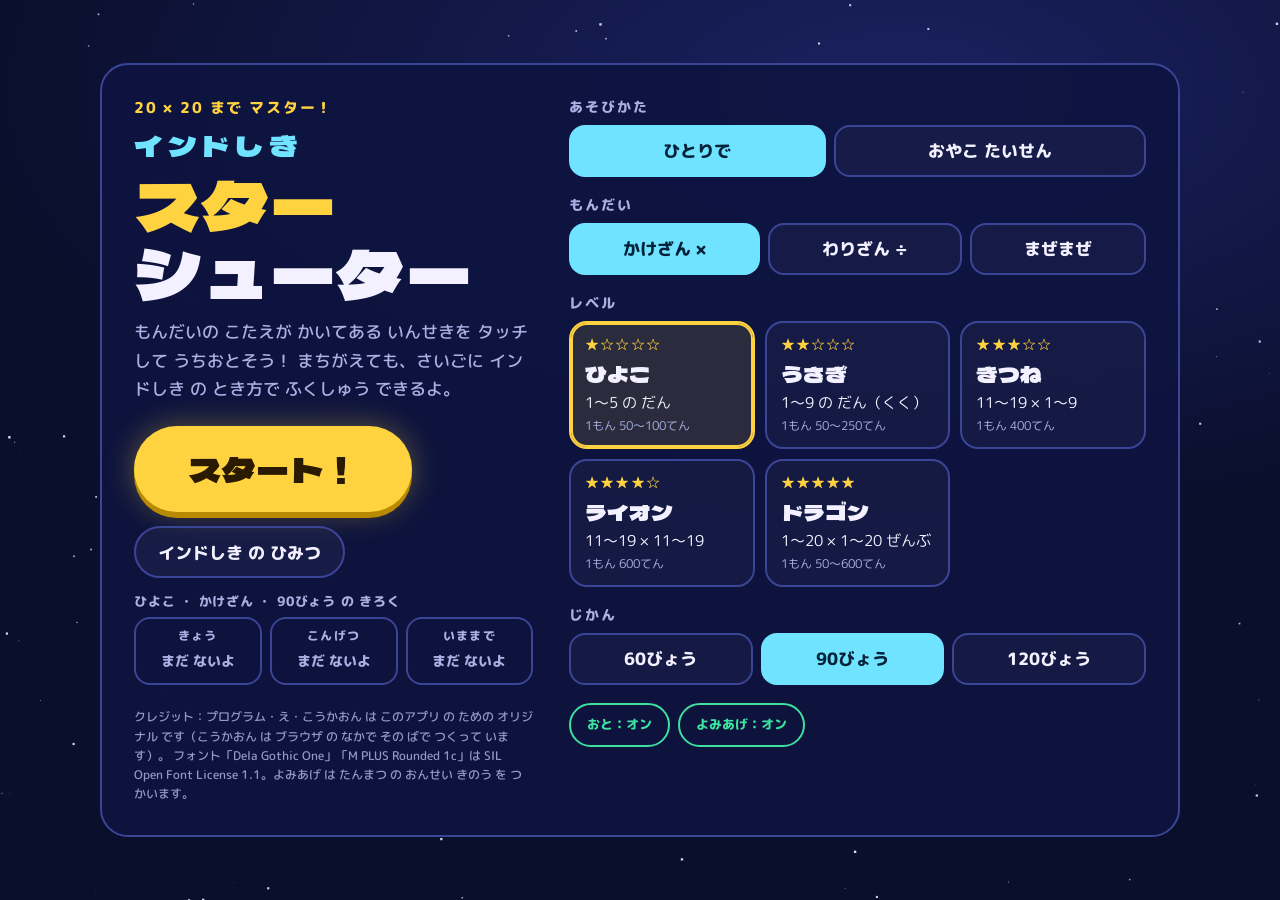
==== index.html @ 521a322f "Add files via upload" ====
<!doctype html>
<html lang="ja">
<head>
<meta charset="utf-8">
<meta name="viewport" content="width=device-width,initial-scale=1,maximum-scale=1,user-scalable=no,viewport-fit=cover">
<title>インドしき スターシューター</title>
<meta name="apple-mobile-web-app-capable" content="yes">
<meta name="apple-mobile-web-app-status-bar-style" content="black-translucent">
<link rel="preconnect" href="https://fonts.googleapis.com">
<link rel="preconnect" href="https://fonts.gstatic.com" crossorigin>
<link href="https://fonts.googleapis.com/css2?family=Dela+Gothic+One&family=M+PLUS+Rounded+1c:wght@500;800&display=swap" rel="stylesheet">
<style>
/* Layout: full-screen starfield canvas; HUD pinned on top; menus float as panels over the sky */
:root{
  --void:#0a0f2c; --nebula:#1a2160; --panel:rgba(14,20,64,.9); --line:#3a4596;
  --ink:#f3f0ff; --dim:#aab1e2; --star:#ffd23f; --hit:#3ee0a0; --miss:#ff5c7a; --beam:#6fe3ff;
  --f-display:"Dela Gothic One","Hiragino Sans","Yu Gothic",sans-serif;
  --f-body:"M PLUS Rounded 1c","Hiragino Maru Gothic ProN","Hiragino Sans","Yu Gothic",sans-serif;
  color-scheme:dark;
}
[hidden]{display:none!important}
html,body{height:100%;margin:0;background:var(--void);color:var(--ink);font-family:var(--f-body);font-weight:500;overflow:hidden;
  -webkit-user-select:none;user-select:none;-webkit-touch-callout:none;-webkit-tap-highlight-color:transparent}
button{font-family:inherit;color:inherit;cursor:pointer;touch-action:manipulation;border:0;background:none}
button:focus-visible{outline:3px solid var(--beam);outline-offset:3px}
#app{position:fixed;inset:0;background:radial-gradient(120% 80% at 70% 10%,var(--nebula) 0%,var(--void) 60%)}
#cv{position:absolute;inset:0;width:100%;height:100%;display:block;touch-action:none}

/* ---------- screens & panels ---------- */
.screen{position:absolute;inset:0;display:flex;overflow-y:auto;-webkit-overflow-scrolling:touch;
  padding:calc(env(safe-area-inset-top,0px) + 16px) 16px calc(env(safe-area-inset-bottom,0px) + 16px);box-sizing:border-box}
.panel{margin:auto;width:100%;max-width:1080px;box-sizing:border-box;background:var(--panel);border:2px solid var(--line);
  border-radius:28px;padding:clamp(18px,3vw,32px);backdrop-filter:blur(6px);-webkit-backdrop-filter:blur(6px)}
.panel.narrow{max-width:560px;text-align:center;display:grid;gap:16px;justify-items:center}
.eyebrow{margin:0;color:var(--star);font-weight:800;letter-spacing:.12em;font-size:.95rem}
h1,h2,h3{text-wrap:balance;margin:0}
.btn-main{font-family:var(--f-display);font-size:clamp(1.5rem,3.4vw,2.1rem);padding:.55em 1.6em;border-radius:999px;
  background:var(--star);color:#2a1a00;box-shadow:0 6px 0 #b98a00,0 0 30px rgba(255,210,63,.35);transition:transform .08s}
.btn-main:active{transform:translateY(4px);box-shadow:0 2px 0 #b98a00}
.btn-sub{font-weight:800;font-size:1.05rem;padding:.7em 1.3em;border-radius:999px;border:2px solid var(--line);background:rgba(255,255,255,.04)}
.btn-sub:active{background:rgba(255,255,255,.12)}

/* ---------- title ---------- */
.title-panel{display:grid;gap:22px 36px;grid-template-columns:1fr;grid-template-areas:"logo" "setup" "actions" "foot"}
@media (min-width:900px){.title-panel{grid-template-columns:minmax(0,.9fr) minmax(0,1.3fr);grid-template-areas:"logo setup" "actions setup" "foot setup";align-items:start}}
.logo{grid-area:logo;display:grid;gap:12px}
.logo h1{font-family:var(--f-display);font-weight:400;font-size:clamp(2.4rem,6vw,4.2rem);line-height:1.02;letter-spacing:.01em}
.logo h1 .ind{display:block;font-size:.42em;color:var(--beam);letter-spacing:.2em;margin-bottom:.35em}
.logo h1 .star{color:var(--star)}
.lead{margin:0;color:var(--dim);font-size:1.05rem;line-height:1.7}
.actions{grid-area:actions;display:flex;flex-wrap:wrap;gap:14px;align-items:center}
.best-wrap{width:100%;display:grid;gap:6px}
.board-cap{margin:0;font-size:.8rem;color:var(--dim);font-weight:800;letter-spacing:.06em}
.board{display:grid;grid-template-columns:repeat(3,minmax(0,1fr));gap:8px;width:100%}
.bt{border:2px solid var(--line);border-radius:16px;padding:8px 6px;display:grid;gap:2px;justify-items:center;text-align:center;font-variant-numeric:tabular-nums;min-width:0;align-content:start}
.bt.hl{border-color:var(--star);background:rgba(255,210,63,.14)}
.bt-l{font-size:.75rem;color:var(--dim);font-weight:800;letter-spacing:.1em}
.bt b{font-family:var(--f-display);font-weight:400;font-size:1.3rem;color:var(--star)}
.bt b.none{font-family:var(--f-body);font-weight:800;font-size:.85rem;color:var(--dim);padding:4px 0}
.bt-n{font-weight:800;font-size:.9rem;color:var(--pc)}
.bt-d{font-size:.7rem;color:var(--dim)}
/* だれが あそぶ？ */
.who-panel{max-width:760px}
.who-grid{display:grid;grid-template-columns:repeat(auto-fit,minmax(120px,1fr));gap:12px;width:100%}
.who{display:grid;justify-items:center;gap:8px;padding:16px 8px;border-radius:22px;border:2px solid var(--line);background:rgba(255,255,255,.03);font-weight:800;font-size:1.2rem}
.who:active{transform:scale(.97)}
.who.last{border-color:var(--pc);box-shadow:0 0 0 2px var(--pc) inset}
.av{width:64px;height:64px;border-radius:50%;display:grid;place-items:center;background:var(--pc);color:var(--void);font-family:var(--f-display);font-size:1.8rem}
.av.sm{width:30px;height:30px;font-size:.95rem;display:inline-grid;vertical-align:middle;margin-right:6px}
.who.sp{grid-column:1/-1;grid-template-columns:auto auto;justify-content:center;align-items:center;column-gap:20px;padding:20px;font-size:1.7rem;
  border-color:var(--star);background:linear-gradient(135deg,rgba(255,126,182,.28),rgba(255,210,63,.18))}
.who.sp .av{width:88px;height:88px;font-size:2.6rem;box-shadow:0 0 0 4px var(--star),0 0 32px rgba(255,126,182,.7)}
.who-name{display:grid;gap:4px;justify-items:center}
.sp-tag{font-style:normal;font-size:.8rem;background:var(--star);color:var(--void);padding:2px 12px;border-radius:99px;letter-spacing:.08em}
.res-card.sp{background:linear-gradient(160deg,rgba(255,126,182,.18),rgba(255,210,63,.08))}
.res-who{color:var(--pc)!important}
.board-cap+.board{margin-top:-2px}
.res-card .board-cap{text-align:center}
.credit{grid-area:foot;font-size:.75rem;color:var(--dim);line-height:1.6;opacity:.85}
.setup{grid-area:setup;display:grid;gap:18px;min-width:0}
.group{display:grid;gap:8px}
.group h2{font-size:.85rem;color:var(--dim);letter-spacing:.14em;font-weight:800}
.seg{display:flex;flex-wrap:wrap;gap:8px}
.seg button{flex:1 1 auto;min-height:52px;padding:0 16px;border-radius:16px;border:2px solid var(--line);font-weight:800;font-size:1.05rem;background:rgba(255,255,255,.03)}
.seg button.on{background:var(--beam);border-color:var(--beam);color:#04223a}
.seg.small button{min-height:42px;font-size:.95rem}
.levels{display:grid;grid-template-columns:repeat(auto-fit,minmax(150px,1fr));gap:10px}
.lv{position:relative;text-align:left;display:grid;gap:3px;padding:12px 14px;border-radius:18px;border:2px solid var(--line);background:rgba(255,255,255,.03)}
.lv.on{border-color:var(--star);background:rgba(255,210,63,.12);box-shadow:0 0 0 2px var(--star) inset}
.lv-stars{color:var(--star);letter-spacing:.08em;font-size:.85rem}
.lv b{font-family:var(--f-display);font-weight:400;font-size:1.35rem}
.lv-desc{font-size:.92rem}
.lv-pt{font-size:.78rem;color:var(--dim);font-variant-numeric:tabular-nums}
.badges{position:absolute;top:8px;right:8px;display:flex;gap:4px}
.badge{font-style:normal;font-size:.72rem;font-weight:800;padding:2px 7px;border-radius:99px}
.badge.p1{background:var(--hit);color:#003322}.badge.p2{background:var(--miss);color:#3a0010}
.row-opts{display:flex;flex-wrap:wrap;gap:8px}
.toggle{min-height:44px;padding:0 16px;border-radius:99px;border:2px solid var(--line);font-weight:800}
.toggle.on{border-color:var(--hit);color:var(--hit)}

/* ---------- HUD ---------- */
#hud{position:absolute;left:0;right:0;top:0;pointer-events:none;
  padding:calc(env(safe-area-inset-top,0px) + 10px) 16px 14px;
  background:linear-gradient(to bottom,rgba(10,15,44,.95) 0%,rgba(10,15,44,.85) 75%,rgba(10,15,44,0) 100%);display:grid;gap:8px}
#hud button{pointer-events:auto}
.bar{display:flex;align-items:center;gap:12px}
.icon-btn{width:48px;height:48px;border-radius:14px;border:2px solid var(--line);font-weight:800;font-size:1.1rem;flex:none}
.timebox{flex:1;display:flex;align-items:center;gap:10px;min-width:0}
.timebar{flex:1;height:16px;border-radius:99px;background:rgba(255,255,255,.1);overflow:hidden}
.timebar i{display:block;height:100%;width:100%;background:linear-gradient(90deg,var(--hit),var(--beam));border-radius:99px;transform-origin:left}
.timebox.low .timebar i{background:var(--miss)}
#timeNum{font-family:var(--f-display);font-size:1.5rem;width:2.4em;text-align:right;font-variant-numeric:tabular-nums}
.timebox.low #timeNum{color:var(--miss)}
.scorebox{text-align:right;flex:none;min-width:96px}
.scorebox small{display:block;font-size:.72rem;color:var(--dim);letter-spacing:.1em;font-weight:800}
.scorebox b{font-family:var(--f-display);font-weight:400;font-size:1.6rem;color:var(--star);font-variant-numeric:tabular-nums}
.qrow{display:flex;flex-wrap:wrap;align-items:center;justify-content:center;gap:8px 20px}
.q{font-family:var(--f-display);font-size:clamp(2.4rem,8vw,4.6rem);line-height:1.1;letter-spacing:.02em;text-shadow:0 0 24px rgba(111,227,255,.45);font-variant-numeric:tabular-nums;white-space:nowrap}
.q .qm{color:var(--star)}
.combo{font-family:var(--f-display);color:var(--hit);font-size:1.2rem;min-width:5em}
.hintrow{display:flex;flex-wrap:wrap;justify-content:center;align-items:flex-start;gap:8px 14px}
.hint-btn{border:2px dashed var(--star);color:var(--star);border-radius:99px;padding:6px 16px;font-weight:800;font-size:.95rem}
.hint-btn[disabled]{opacity:.35}
.hintbox{background:rgba(255,210,63,.1);border:2px solid var(--star);border-radius:16px;padding:8px 16px;font-size:clamp(1rem,2.6vw,1.3rem);line-height:1.55;font-variant-numeric:tabular-nums;max-width:100%;box-sizing:border-box}
.hintbox p{margin:0}
.hintbox p:first-child{color:var(--star);font-size:.8em;font-weight:800}
.hintbox.answer{border-color:var(--miss);background:rgba(255,92,122,.12)}
.hintbox.answer p:first-child{color:var(--miss)}

.pop{position:absolute;left:50%;top:52%;transform:translate(-50%,-50%) scale(.5);opacity:0;pointer-events:none;
  font-family:var(--f-display);font-size:clamp(2.6rem,9vw,5.5rem);white-space:nowrap;text-shadow:0 4px 0 rgba(0,0,0,.35),0 0 30px currentColor}
.pop.show{animation:pop 1s ease-out forwards}
.pop.ok{color:var(--hit)}.pop.ng{color:var(--miss)}.pop.cd{color:var(--star)}.pop.info{color:var(--beam)}
@keyframes pop{0%{opacity:0;transform:translate(-50%,-50%) scale(.4)}15%{opacity:1;transform:translate(-50%,-50%) scale(1.12)}30%{transform:translate(-50%,-50%) scale(1)}75%{opacity:1}100%{opacity:0;transform:translate(-50%,-70%) scale(1)}}

/* ---------- result ---------- */
.result{display:grid;gap:18px}
.res-cards{display:grid;grid-template-columns:repeat(auto-fit,minmax(260px,1fr));gap:14px}
.res-card{border:2px solid var(--line);border-radius:22px;padding:18px;display:grid;gap:8px;justify-items:center;text-align:center;background:rgba(255,255,255,.03)}
.res-card.win{border-color:var(--star);box-shadow:0 0 30px rgba(255,210,63,.25)}
.res-who{font-weight:800;color:var(--dim);letter-spacing:.1em}
.rank{font-family:var(--f-display);font-size:4.5rem;line-height:1;color:var(--star);text-shadow:0 0 30px rgba(255,210,63,.5)}
.rank-title{font-family:var(--f-display);font-weight:400;font-size:1.4rem}
.res-stars{color:var(--star);font-size:1.4rem;letter-spacing:.1em}
.bigscore{font-family:var(--f-display);font-size:clamp(2.2rem,6vw,3.2rem);font-variant-numeric:tabular-nums}
.bigscore small{font-size:.45em;color:var(--dim);margin-left:.2em}
.newrec{margin:0;color:#2a1a00;background:var(--star);font-weight:800;padding:2px 14px;border-radius:99px}
.newrec.pb{background:var(--hit);color:#003322}
.stats{display:grid;grid-template-columns:repeat(2,minmax(0,1fr));gap:6px 18px;margin:0;width:100%}
.stats div{display:flex;justify-content:space-between;gap:8px;border-bottom:1px dashed var(--line);padding:4px 0}
.stats dt{color:var(--dim);font-size:.9rem}.stats dd{margin:0;font-weight:800;font-variant-numeric:tabular-nums}
.winner{text-align:center;font-family:var(--f-display);font-size:clamp(1.8rem,5vw,2.6rem);color:var(--star)}
.review h3{font-size:1.1rem;margin-bottom:10px}
.review-list{display:grid;grid-template-columns:repeat(auto-fill,minmax(250px,1fr));gap:10px}
.rv{border:2px solid var(--line);border-radius:16px;padding:12px 14px;font-variant-numeric:tabular-nums;min-width:0}
.rv-q{font-family:var(--f-display);font-size:1.4rem}
.rv-q em{font-style:normal;color:var(--hit)}
.rv-who{font-size:.75rem;color:var(--dim)}
.rv p{margin:2px 0;line-height:1.5}
.rv p.m{color:var(--star);font-weight:800;font-size:.85rem}
.res-actions{display:flex;flex-wrap:wrap;gap:12px;justify-content:center}
.perfect{color:var(--hit);font-weight:800;text-align:center}

/* ---------- guide ---------- */
.guide{display:grid;gap:18px}
.guide-head{display:flex;flex-wrap:wrap;justify-content:space-between;align-items:center;gap:12px}
.guide-head h2{font-family:var(--f-display);font-weight:400;font-size:clamp(1.8rem,4.5vw,2.6rem)}
.tricks{display:grid;grid-template-columns:repeat(auto-fit,minmax(280px,1fr));gap:12px}
.trick{border:2px solid var(--line);border-radius:20px;padding:16px;display:grid;gap:6px;align-content:start;font-variant-numeric:tabular-nums}
.trick .tag{font-size:.78rem;color:var(--beam);font-weight:800;letter-spacing:.1em}
.trick h3{font-family:var(--f-display);font-weight:400;font-size:1.3rem}
.trick p{margin:0;line-height:1.65}
.trick .ex{background:rgba(255,255,255,.05);border-radius:12px;padding:8px 12px;font-size:1.1rem}
.trick .ex b{color:var(--star)}
.parent{border-top:2px dashed var(--line);padding-top:14px;color:var(--dim);line-height:1.8;font-size:.95rem;max-width:72ch}
.parent h3{color:var(--ink);font-size:1rem;margin-bottom:4px}
.parent ul{margin:0;padding-left:1.2em}

@media (prefers-reduced-motion:reduce){.pop.show{animation-duration:.01s}}
</style>

<div id="app">
  <canvas id="cv"></canvas>

  <!-- HUD -->
  <div id="hud" hidden>
    <div class="bar">
      <button id="btnPause" class="icon-btn" aria-label="いちじていし">Ⅱ</button>
      <div class="timebox" id="timeBox"><div class="timebar"><i id="timeFill"></i></div><span id="timeNum">90</span></div>
      <div class="scorebox"><small id="hudWho">スコア</small><b id="hudScore">0</b></div>
    </div>
    <div class="qrow"><div id="qText" class="q">&nbsp;</div><div id="combo" class="combo"></div></div>
    <div class="hintrow"><button id="btnHint" class="hint-btn">ヒント（とくてん はんぶん）</button><div id="hintBox" class="hintbox" hidden></div></div>
  </div>
  <div id="pop" class="pop"></div>

  <!-- TITLE -->
  <section id="scrTitle" class="screen">
    <div class="panel title-panel">
      <header class="logo">
        <p class="eyebrow">20 × 20 まで マスター！</p>
        <h1><span class="ind">インドしき</span><span class="star">スター</span><br>シューター</h1>
        <p class="lead">もんだいの こたえが かいてある いんせきを タッチして うちおとそう！ まちがえても、さいごに インドしき の とき方で ふくしゅう できるよ。</p>
      </header>
      <div class="setup">
        <div class="group"><h2>あそびかた</h2>
          <div class="seg" id="segPlayers" data-key="players"><button data-v="1">ひとりで</button><button data-v="2">おやこ たいせん</button></div></div>
        <div class="group"><h2>もんだい</h2>
          <div class="seg" id="segMode" data-key="mode"><button data-v="mul">かけざん ×</button><button data-v="div">わりざん ÷</button><button data-v="mix">まぜまぜ</button></div></div>
        <div class="group"><h2>レベル</h2>
          <div class="seg small" id="whoTabs" data-key="edit"><button data-v="0">1P の レベル</button><button data-v="1">2P の レベル</button></div>
          <div class="levels" id="levels"></div></div>
        <div class="group"><h2>じかん</h2>
          <div class="seg" id="segTime" data-key="time"><button data-v="60">60びょう</button><button data-v="90">90びょう</button><button data-v="120">120びょう</button></div></div>
        <div class="row-opts"><button class="toggle" id="tgSound"></button><button class="toggle" id="tgVoice"></button></div>
      </div>
      <div class="actions">
        <button class="btn-main" id="btnStart">スタート！</button>
        <button class="btn-sub" id="btnGuide">インドしき の ひみつ</button>
        <div class="best-wrap"><p class="board-cap" id="bestCap"></p><div id="board"></div></div>
      </div>
      <footer class="credit">
        クレジット：プログラム・え・こうかおん は このアプリ の ための オリジナル です（こうかおん は ブラウザ の なかで その ばで つくって います）。
        フォント「Dela Gothic One」「M PLUS Rounded 1c」は SIL Open Font License 1.1。よみあげ は たんまつ の おんせい きのう を つかいます。
      </footer>
    </div>
  </section>

  <!-- WHO PLAYS -->
  <section id="scrWho" class="screen" hidden>
    <div class="panel narrow who-panel">
      <p class="eyebrow" id="whoEyebrow"></p>
      <h2 id="whoTitle" class="rank-title"></h2>
      <p id="whoSub" class="lead"></p>
      <div class="who-grid" id="whoGrid"></div>
      <button class="btn-sub" id="btnWhoBack">タイトルへ もどる</button>
    </div>
  </section>

  <!-- PAUSE -->
  <section id="scrPause" class="screen" hidden>
    <div class="panel narrow">
      <p class="eyebrow">ひとやすみ</p>
      <h2 class="rank-title">いちじ ていし ちゅう</h2>
      <button class="btn-main" id="btnResume">つづける</button>
      <button class="btn-sub" id="btnQuit">やめて タイトルへ</button>
    </div>
  </section>

  <!-- RESULT -->
  <section id="scrResult" class="screen" hidden>
    <div class="panel result">
      <p class="eyebrow">けっか はっぴょう</p>
      <div id="resultBody"></div>
      <div class="res-actions">
        <button class="btn-main" id="btnAgain">もういちど</button>
        <button class="btn-sub" id="btnHome">タイトルへ</button>
      </div>
    </div>
  </section>

  <!-- GUIDE -->
  <section id="scrGuide" class="screen" hidden>
    <div class="panel guide">
      <div class="guide-head"><h2>インドしき の ひみつ</h2><button class="btn-sub" id="btnGuideBack">もどる</button></div>
      <div class="tricks">
        <article class="trick"><span class="tag">×10・×20</span><h3>0 を つけるだけ</h3>
          <p>10 を かけたら うしろに 0。20 は「2ばい して 0」。</p>
          <p class="ex">7 × 20 → 7 × 2 = 14 → <b>140</b></p></article>
        <article class="trick"><span class="tag">9 の だん</span><h3>10ばい して ひく</h3>
          <p>9 は 10 より 1 すくない。だから 10ばい から ひとつぶん ひく。</p>
          <p class="ex">9 × 7 → 70 − 7 = <b>63</b></p></article>
        <article class="trick"><span class="tag">6〜9 どうし</span><h3>ゆびざん</h3>
          <p>りょうてで 6なら 1ぽん、7なら 2ほん … と ゆびを たてる。たてた ゆびの ごうけいが 10のくらい、おった ゆび どうしを かけると 1のくらい。</p>
          <p class="ex">7 × 8 → たてた ゆび 2+3=5 → 50、おった ゆび 3×2=6 → <b>56</b></p></article>
        <article class="trick"><span class="tag">11〜19 × 1けた</span><h3>わけて たす</h3>
          <p>13 を 10 と 3 に わけて、べつべつに かけてから たす。</p>
          <p class="ex">13 × 7 → 70 + 21 = <b>91</b></p></article>
        <article class="trick"><span class="tag">11〜19 どうし</span><h3>たして、かけて、たす</h3>
          <p>① かたほうに もう かたほうの 1のくらい を たして 10ばい。② 1のくらい どうしを かける。③ たす。</p>
          <p class="ex">13 × 14 → 13+4=17 → 170、3×4=12 → <b>182</b></p></article>
        <article class="trick"><span class="tag">わりざん</span><h3>かけざん の ぎゃく</h3>
          <p>「÷7」は「7 × □ = ?」の □ を さがす こと。かけざん が できれば わりざん も できる！</p>
          <p class="ex">91 ÷ 7 → 7 × □ = 91 → <b>13</b></p></article>
      </div>
      <div class="parent">
        <h3>おうちのかたへ</h3>
        <ul>
          <li>1回は 90秒 が目安です。低学年の集中が続きやすい長さで、1日 2〜3回 くらいがおすすめです。</li>
          <li>レベルは ひよこ → うさぎ（九九）→ きつね → ライオン（インド式）→ ドラゴン の順で進めてください。</li>
          <li>得点は「問題の難しさ × スピード × コンボ」で決まります。おやこ対戦では、おとなは ライオン か ドラゴン を選ぶと勝負になります。</li>
          <li>ヒントを使うと その問題の得点は半分、まちがえるたびに さらに半分になります。2回まちがえると ヒントが自動で出ます。</li>
          <li>記録（今日・今月・今までのいちばん）は「もんだい・レベル・じかん」の組み合わせごとに、この端末のブラウザに保存されます。別の端末やブラウザとは共有されません。</li>
          <li>ふうちゃんを選ぶと、専用機「ふう号」とホーミングミサイルの特別仕様になります。</li>
          <li>まちがえた問題は 結果画面に インド式の解き方つきで出るので、いっしょに声に出して確認してみてください。</li>
        </ul>
      </div>
    </div>
  </section>
</div>

<script>
(()=>{
'use strict';
const $=s=>document.querySelector(s);
const ri=(a,b)=>a+Math.floor(Math.random()*(b-a+1));
const shuffle=a=>{for(let i=a.length-1;i>0;i--){const j=Math.floor(Math.random()*(i+1));[a[i],a[j]]=[a[j],a[i]]}return a};
const fmt=n=>n.toLocaleString('ja-JP');
const store={
  get(k,d){try{const v=localStorage.getItem(k);return v==null?d:JSON.parse(v)}catch(e){return d}},
  set(k,v){try{localStorage.setItem(k,JSON.stringify(v))}catch(e){}}
};

/* ================= LEVELS ================= */
const LEVELS=[
  {id:1,name:'ひよこ',stars:1,desc:'1〜5 の だん',pts:'1もん 50〜100てん',fall:10,rank:1,
   gen:()=>[ri(1,5),ri(1,9)]},
  {id:2,name:'うさぎ',stars:2,desc:'1〜9 の だん（くく）',pts:'1もん 50〜250てん',fall:9,rank:.85,
   gen:()=>[ri(2,9),ri(1,9)]},
  {id:3,name:'きつね',stars:3,desc:'11〜19 × 1〜9',pts:'1もん 400てん',fall:11,rank:.55,
   gen:()=>[ri(11,19),ri(2,9)]},
  {id:4,name:'ライオン',stars:4,desc:'11〜19 × 11〜19',pts:'1もん 600てん',fall:13,rank:.4,
   gen:()=>[ri(11,19),ri(11,19)]},
  {id:5,name:'ドラゴン',stars:5,desc:'1〜20 × 1〜20 ぜんぶ',pts:'1もん 50〜600てん',fall:12,rank:.5,
   gen:()=>{let a,b;do{a=ri(2,20);b=ri(2,20)}while(a<=9&&b<=9&&Math.random()<.65);return[a,b]}},
];
const MODE_NAME={mul:'かけざん',div:'わりざん',mix:'まぜまぜ'};

/* ================= PLAYERS ================= */
const PLAYERS=[
  {id:'fuu',name:'ふうちゃん',mark:'ふ',color:'#ff7eb6',special:true},
  {id:'papa',name:'パパ',mark:'パ',color:'#6fa8ff'},
  {id:'mama',name:'ママ',mark:'マ',color:'#ffa26b'},
  {id:'friend',name:'ともだち',mark:'と',color:'#3ee0a0'},
  {id:'nakama',name:'なかま',mark:'な',color:'#c59bff'},
];
const PL=id=>PLAYERS.find(p=>p.id===id)||PLAYERS[1];

/* ================= OPTIONS ================= */
const opts=Object.assign({players:1,mode:'mul',time:90,lv:[1,4],edit:0,sound:true,voice:true,who:['fuu','papa']},store.get('iss_opts',{}));
if(![1,2].includes(opts.players))opts.players=1;
if(!MODE_NAME[opts.mode])opts.mode='mul';
if(![60,90,120].includes(opts.time))opts.time=90;
if(!Array.isArray(opts.lv)||opts.lv.length!==2)opts.lv=[1,4];
if(!Array.isArray(opts.who)||opts.who.length!==2)opts.who=['fuu','papa'];
opts.edit=0;

/* ================= RECORDS (この たんまつ に ほぞん) ================= */
const pad=n=>String(n).padStart(2,'0');
function todayStr(){const d=new Date();return `${d.getFullYear()}-${pad(d.getMonth()+1)}-${pad(d.getDate())}`}
function loadRecs(){const r=store.get('iss_records',[]);return Array.isArray(r)?r:[]}
function saveRec(rec){
  let rs=loadRecs();rs.push(rec);
  if(rs.length>800){const mo=todayStr().slice(0,7),cur=rs.filter(r=>r.d.startsWith(mo)),old=rs.filter(r=>!r.d.startsWith(mo)).sort((a,b)=>b.s-a.s).slice(0,300);rs=old.concat(cur)}
  store.set('iss_records',rs);
}
function boardOf(mode,lv,time){
  const rs=loadRecs().filter(r=>r.m===mode&&r.l===lv&&r.t===time),d=todayStr(),mo=d.slice(0,7);
  const top=a=>a.reduce((b,r)=>!b||r.s>b.s?r:b,null);
  return{all:top(rs),month:top(rs.filter(r=>r.d.startsWith(mo))),day:top(rs.filter(r=>r.d===d)),rs};
}
function boardHTML(b,hl){
  const tile=(k,label)=>{const r=b[k];
    return `<div class="bt${hl===k?' hl':''}"><span class="bt-l">${label}</span>${r?`<b>${fmt(r.s)}</b><span class="bt-n" style="--pc:${PL(r.n).color}">${PL(r.n).name}</span>${k==='all'?`<span class="bt-d">${r.d.replace(/-/g,'/')}</span>`:''}`:'<b class="none">まだ ないよ</b>'}</div>`};
  return `<div class="board">${tile('day','きょう')}${tile('month','こんげつ')}${tile('all','いままで')}</div>`;
}

/* ================= MATH ================= */
function diffOf(x,y){
  const a=Math.max(x,y),b=Math.min(x,y);
  if(b===1)return 5;
  if(a===10||b===10)return 15;
  if(a===20)return b<=9?25:(b===20?30:40);
  if(a<=5)return 10;
  if(a<=9)return (a===9||b>=6)?25:20;
  if(b<=9)return 40;
  return 60;
}
function makeProblem(level,mode){
  const op=mode==='mix'?(Math.random()<.5?'mul':'div'):mode;
  let [x,y]=level.gen();
  if(Math.random()<.5)[x,y]=[y,x];
  if(op==='mul') return {op:'×',a:x,b:y,ans:x*y,f:[x,y],diff:diffOf(x,y),key:`m${x}_${y}`};
  // division: dividend ÷ divisor = quotient (avoid ÷1 most of the time)
  if(x===1&&y!==1)[x,y]=[y,x];
  return {op:'÷',a:x*y,b:x,ans:y,f:[x,y],diff:diffOf(x,y)+10,key:`d${x}_${y}`};
}
function swapDigits(n){if(n<10||n>99)return -1;const s=String(n);return +(s[1]+s[0])}
function makeChoices(p){
  const ans=p.ans,pool=[];
  if(p.op==='×'){const[a,b]=p.f;
    pool.push(ans+1,ans-1,ans+10,ans-10,(a+1)*b,(a-1)*b,a*(b+1),a*(b-1),ans+2,ans-2,swapDigits(ans),ans+a,ans-b);
  }else{pool.push(ans+1,ans-1,ans+2,ans-2,ans+10,ans-10,swapDigits(ans),ans*2,ans+3);}
  shuffle(pool);
  const set=new Set([ans]),out=[ans];
  for(const v of pool){if(out.length>=5)break;if(v>0&&!set.has(v)){set.add(v);out.push(v)}}
  let k=3;while(out.length<5){const v=ans+(k%2?1:-1)*k;k++;if(v>0&&!set.has(v)){set.add(v);out.push(v)}}
  return shuffle(out);
}
// Indian-style explanation; the last line always ends with the answer
function explainMul(a,b){
  const x=Math.max(a,b),y=Math.min(a,b),c=a*b;
  if(y===1)return['1 を かけても かずは かわらない',`${a} × ${b} = ${c}`];
  if(x===10||y===10){const o=x===10?y:x;return['×10 は うしろに 0 を つける',`${a} × ${b} = ${c}`];}
  if(x===20){return['×20 は「2ばい して 0 を つける」',`${y} × 2 = ${y*2}　うしろに 0 を つけると…`,`${a} × ${b} = ${c}`];}
  if(x<=9){
    if(x===9)return['9 は 10 より 1 すくない',`10 × ${y} = ${10*y}`,`${10*y} − ${y} = ${c}`];
    if(y>=6){const t=(x-5)+(y-5),u=(10-x)*(10-y);
      return['インドしき ゆびざん',`たてた ゆび (${x}−5)+(${y}−5) = ${t} → ${t*10}`,`おった ゆび (10−${x})×(10−${y}) = ${u}`,`${t*10} + ${u} = ${c}`];}
    return[`${x} を ${y}かい たそう`,`${Array(y).fill(x).join(' + ')} = ${c}`];
  }
  if(y<=9){const o=x-10;return[`${x} を 10 と ${o} に わける`,`10 × ${y} = ${10*y}　${o} × ${y} = ${o*y}`,`${10*y} + ${o*y} = ${c}`];}
  const xo=x-10,yo=y-10,s=(x+yo)*10;
  return['インドしき：たして、かけて、たす',`① ${x} + ${yo} = ${x+yo} → ${s}`,`② ${xo} × ${yo} = ${xo*yo}`,`③ ${s} + ${xo*yo} = ${c}`];
}
function explain(p){
  if(p.op==='×')return explainMul(p.a,p.b);
  const m=explainMul(p.b,p.ans);
  return[`わりざん は かけざん の ぎゃく`,`${p.b} × □ = ${p.a} の □ は？`,...m.slice(1),`こたえ ${p.ans}`];
}
function hintLines(p){
  if(p.op==='÷')return['わりざん は かけざん の ぎゃく',`${p.b} × □ = ${p.a}`,`${p.b} の だん で □ を さがそう！`];
  const l=explainMul(p.a,p.b).slice();
  l[l.length-1]=l[l.length-1].replace(/=\s*\d+$/,'= ？');
  return l;
}
const qHTML=p=>`${p.a} ${p.op} ${p.b} = <span class="qm">？</span>`;
const qPlain=p=>`${p.a} ${p.op} ${p.b}`;

/* ================= SOUND & VOICE ================= */
const SND={
  ac:null,
  init(){if(!this.ac){try{this.ac=new(window.AudioContext||window.webkitAudioContext)()}catch(e){}}
    if(this.ac&&this.ac.state==='suspended')this.ac.resume().catch(()=>{});},
  tone(f,d,type='square',vol=.07,to=null,delay=0){
    if(!opts.sound||!this.ac)return;const t=this.ac.currentTime+delay;
    const o=this.ac.createOscillator(),g=this.ac.createGain();o.type=type;o.frequency.setValueAtTime(f,t);
    if(to)o.frequency.exponentialRampToValueAtTime(to,t+d);
    g.gain.setValueAtTime(vol,t);g.gain.exponentialRampToValueAtTime(.0001,t+d);
    o.connect(g).connect(this.ac.destination);o.start(t);o.stop(t+d+.03);},
  noise(d,vol=.2){
    if(!opts.sound||!this.ac)return;const n=Math.floor(this.ac.sampleRate*d),buf=this.ac.createBuffer(1,n,this.ac.sampleRate),ch=buf.getChannelData(0);
    for(let i=0;i<n;i++)ch[i]=(Math.random()*2-1)*(1-i/n);
    const s=this.ac.createBufferSource(),g=this.ac.createGain(),fl=this.ac.createBiquadFilter();fl.type='lowpass';fl.frequency.value=1400;
    s.buffer=buf;g.gain.value=vol;s.connect(fl).connect(g).connect(this.ac.destination);s.start();},
  shoot(){this.tone(1100,.14,'square',.05,180)},
  missile(){this.noise(.35,.12);this.tone(220,.35,'sawtooth',.05,880);this.tone(330,.35,'square',.03,1320,.03)},
  sparkle(){[1568,2093,2637].forEach((f,i)=>this.tone(f,.1,'sine',.05,null,.25+i*.07))},
  hit(c){this.noise(.3,.22);const base=c>=10?659:c>=5?587:523;[1,1.25,1.5,2].forEach((m,i)=>this.tone(base*m,.13,'triangle',.08,null,.05+i*.06))},
  wrong(){this.tone(180,.35,'sawtooth',.06,80)},
  miss(){[392,330,262].forEach((f,i)=>this.tone(f,.2,'triangle',.07,null,i*.14))},
  tick(){this.tone(1500,.05,'square',.03)},
  count(go){this.tone(go?1046:523,go?.4:.15,'triangle',.09)},
  fanfare(){[523,659,784,1046,784,1046].forEach((f,i)=>this.tone(f,i===5?.6:.16,'triangle',.09,null,i*.15))}
};
function speak(text){
  if(!opts.voice||!('speechSynthesis' in window))return;
  try{speechSynthesis.cancel();const u=new SpeechSynthesisUtterance(text);u.lang='ja-JP';u.rate=1.05;speechSynthesis.speak(u)}catch(e){}
}
// よみあげ用：助詞の「は」は「わ」と書かないと「ハ」と発音されるため
const sayQ=p=>speak(`${p.a} ${p.op==='×'?'かける':'わる'} ${p.b} わ？`);

/* ================= CANVAS ================= */
const cv=$('#cv'),ctx=cv.getContext('2d');
let W=0,H=0,DPR=1,stars=[],shipY=0,dangerY=0;
function resize(){
  DPR=Math.min(2,window.devicePixelRatio||1);W=window.innerWidth;H=window.innerHeight;
  cv.width=Math.round(W*DPR);cv.height=Math.round(H*DPR);ctx.setTransform(DPR,0,0,DPR,0,0);
  shipY=H-64;dangerY=shipY-46;
  stars=Array.from({length:Math.round(W*H/7000)},()=>({x:Math.random()*W,y:Math.random()*H,z:Math.random()*.9+.1}));
  if(G.meteors.length)layoutLanes();
}
window.addEventListener('resize',resize);
document.addEventListener('gesturestart',e=>e.preventDefault());

/* ================= GAME STATE ================= */
const G={state:'idle',prev:null,turn:0,results:[],meteors:[],parts:[],floats:[],beam:null,ship:{x:0,tx:0},shake:0,clock:0};
let wakeLock=null;

function lanes(){const m=16,w=(W-m*2)/5;return{w,xs:[0,1,2,3,4].map(i=>m+w*(i+.5)),r:Math.max(26,Math.min(w*.42,66,H*.085))}}
function layoutLanes(){const L=lanes();G.meteors.forEach(m=>{m.baseX=L.xs[m.lane];m.r=L.r})}
function playTop(){return $('#hud').getBoundingClientRect().bottom-10}

function startMatch(){
  SND.init();
  G.turn=0;G.results=[];
  showWho();
}
// プレイ ちょくぜん に「だれが あそぶ？」を えらぶ
function showWho(){
  const lv=LEVELS[opts.lv[G.turn]-1],two=opts.players===2;
  $('#whoEyebrow').textContent=two?(G.turn===0?'おやこ たいせん ・ 1P':'おやこ たいせん ・ 2P'):`${lv.name} ・ ${MODE_NAME[opts.mode]} ・ ${opts.time}びょう`;
  $('#whoTitle').textContent=two?(G.turn===0?'さいしょ（1P）は だれ？':'つぎ（2P）は だれ？'):'だれが あそぶ？';
  $('#whoSub').textContent=two?(G.turn===0?`1P の レベル：${lv.name}（${lv.desc}）`:`1P ${G.results[0].player.name} は ${fmt(G.results[0].score)} てん！ ／ 2P の レベル：${lv.name}（${lv.desc}）`):'なまえ を タッチすると スタート！';
  $('#whoGrid').innerHTML=PLAYERS.map(p=>`<button class="who${p.special?' sp':''}${opts.who[G.turn]===p.id?' last':''}" data-id="${p.id}" style="--pc:${p.color}">
    <span class="av">${p.mark}</span><span class="who-name">${p.name}${p.special?'<i class="sp-tag">とくべつ きたい</i>':''}</span></button>`).join('');
  show('scrWho');
}
function startGame(){
  const lv=LEVELS[opts.lv[G.turn]-1],pl=PL(opts.who[G.turn]);
  Object.assign(G,{level:lv,player:pl,mode:opts.mode,dur:opts.time,t:opts.time,score:0,correct:0,wrong:0,miss:0,combo:0,maxCombo:0,
    mistakes:[],recent:[],meteors:[],parts:[],floats:[],missiles:[],locked:false,beam:null,problem:null,cd:3.999,lastCd:4,lastTick:-1,nextIn:0,hintOpen:false});
  G.ship.x=G.ship.tx=W/2;
  $('#hudWho').textContent=`${pl.name} ・ ${lv.name}`;
  $('#hudWho').style.color=pl.color;
  if(pl.special)speak('ふうちゃん たいちょう、しゅつげき！');
  $('#hudScore').textContent='0';$('#combo').textContent='';
  $('#qText').innerHTML='&nbsp;';$('#hintBox').hidden=true;$('#btnHint').disabled=true;
  updateTimeUI();show(null);$('#hud').hidden=false;
  G.state='countdown';
  try{navigator.wakeLock&&navigator.wakeLock.request('screen').then(l=>wakeLock=l).catch(()=>{})}catch(e){}
}
function nextQuestion(){
  let p,guard=0;
  do{p=makeProblem(G.level,G.mode)}while(G.recent.includes(p.key)&&guard++<30);
  G.recent.push(p.key);if(G.recent.length>6)G.recent.shift();
  G.problem=p;G.tries=0;G.hintUsed=false;G.hintOpen=false;G.qClock=0;G.recorded=false;G.locked=false;G.missiles=[];
  $('#qText').innerHTML=qHTML(p);
  $('#hintBox').hidden=true;$('#hintBox').classList.remove('answer');$('#btnHint').disabled=false;
  const L=lanes(),top=playTop(),order=shuffle([0,1,2,3,4]);
  G.fall=G.level.fall/(1+Math.min(G.combo,10)*.03);
  G.speed=Math.max(60,(dangerY-top))/G.fall;
  G.meteors=makeChoices(p).map((v,i)=>({val:v,lane:order[i],baseX:L.xs[order[i]],x:L.xs[order[i]],
    y:top-L.r-Math.random()*90,r:L.r,hue:[200,280,330,20,160][order[i]],phase:Math.random()*6.28,state:'fall',a:1,spin:Math.random()*6.28}));
  G.state='play';
  sayQ(p);
}
function showHint(auto){
  if(!G.problem||G.state!=='play'||G.hintOpen)return;
  G.hintUsed=true;G.hintOpen=true;
  const box=$('#hintBox');box.innerHTML=hintLines(G.problem).map(l=>`<p>${l}</p>`).join('');box.hidden=false;
  $('#btnHint').disabled=true;
  if(auto)pop('ヒント！','info');
}
function recordMistake(){
  if(G.recorded)return;G.recorded=true;
  const p=G.problem;G.mistakes.push({q:qPlain(p),ans:p.ans,lines:explain(p)});
}
function fire(m){
  G.ship.tx=m.x;
  if(G.player.special){
    // ふうちゃん専用：りょうつばさ から ホーミングミサイル 2はつ
    G.locked=true;m.state='target';
    G.missiles=[-1,1].map(s=>({sx:G.ship.x+s*30,sy:shipY+4,side:s,t:0,m,x:G.ship.x+s*30,y:shipY,ang:-Math.PI/2}));
    SND.missile();return;
  }
  G.beam={x0:G.ship.x,y0:shipY-30,x1:m.x,y1:m.y,life:.18,color:G.player.color};
  SND.shoot();
  resolve(m);
}
function resolve(m){
  const p=G.problem,sp=G.player.special;
  G.locked=false;
  if(G.state!=='play'){m.state='fade';return}
  if(m.val===p.ans){
    const speedBonus=1+.5*Math.max(0,1-G.qClock/(G.fall*.6));
    const comboMul=1+Math.min(G.combo,10)*.1;
    let pts=p.diff*10*speedBonus*comboMul*(G.hintUsed?.5:1)*Math.pow(.5,G.tries);
    pts=Math.max(10,Math.round(pts/10)*10);
    G.score+=pts;G.correct++;G.combo++;G.maxCombo=Math.max(G.maxCombo,G.combo);
    m.state='boom';burst(m.x,m.y,m.hue,sp?70:34,sp);
    G.meteors.forEach(o=>{if(o!==m)o.state='fade'});
    G.floats.push({x:m.x,y:m.y,text:`+${fmt(pts)}`,color:'#ffd23f',life:1.1});
    SND.hit(G.combo);if(sp){SND.sparkle();G.shake=6}
    const msgs=sp?['ふうちゃん すごい！','さすが ふうちゃん！','かっこいい！','ばっちり！']:['せいかい！','すごい！','やったね！','ナイス！'];
    pop(G.combo>=10&&G.combo%5===0?`${G.combo}コンボ！`:G.combo===5?'5コンボ！':msgs[ri(0,3)],'ok');
    $('#hudScore').textContent=fmt(G.score);
    $('#combo').textContent=G.combo>=2?`${G.combo} コンボ`:'';
    $('#btnHint').disabled=true;
    G.state='between';G.nextIn=.75;
  }else{
    m.state='dud';G.tries++;G.wrong++;G.combo=0;G.shake=10;
    $('#combo').textContent='';
    G.floats.push({x:m.x,y:m.y,text:'ちがうよ',color:'#ff5c7a',life:.9});
    SND.wrong();recordMistake();
    if(G.tries>=2)showHint(true);
  }
}
function timeout(){
  const p=G.problem;
  G.state='between';G.miss++;G.combo=0;$('#combo').textContent='';
  G.meteors.forEach(o=>{o.state=o.val===p.ans?'reveal':'fade'});
  recordMistake();
  const box=$('#hintBox');box.innerHTML=[`こたえは ${p.ans}`,...explain(p).slice(1)].map(l=>`<p>${l}</p>`).join('');
  box.classList.add('answer');box.hidden=false;$('#btnHint').disabled=true;
  pop(`こたえは ${p.ans}`,'ng');SND.miss();
  speak(`こたえわ ${p.ans}`);
  G.nextIn=3;
}
function endGame(){
  G.state='over';G.t=0;updateTimeUI();
  try{speechSynthesis.cancel()}catch(e){}
  SND.fanfare();pop('タイムアップ！','cd');
  // きろく：きょう・こんげつ・いままで の いちばん を くらべてから ほぞん
  const b=boardOf(opts.mode,G.level.id,opts.time),s=G.score,beats=r=>s>0&&(!r||s>r.s);
  const hl=beats(b.all)?'all':beats(b.month)?'month':beats(b.day)?'day':null;
  const pb=b.rs.filter(r=>r.n===G.player.id).reduce((m,r)=>Math.max(m,r.s),0);
  saveRec({n:G.player.id,s,m:opts.mode,l:G.level.id,t:opts.time,d:todayStr()});
  G.results.push({player:G.player,level:G.level,score:s,correct:G.correct,wrong:G.wrong,miss:G.miss,
    maxCombo:G.maxCombo,dur:G.dur,mistakes:G.mistakes,hl,pb:Math.max(pb,s),newPb:s>pb&&s>0,board:boardOf(opts.mode,G.level.id,opts.time)});
  setTimeout(()=>{
    $('#hud').hidden=true;G.meteors=[];G.missiles=[];
    if(wakeLock){wakeLock.release().catch(()=>{});wakeLock=null}
    if(opts.players===2&&G.turn===0){G.turn=1;showWho()}else showResult();
  },1600);
}
function rankOf(r){
  const cpm=r.correct/(r.dur/60),tries=r.correct+r.wrong+r.miss,acc=tries?r.correct/tries:0,f=r.level.rank;
  if(cpm>=14*f&&acc>=.9)return{g:'S',t:'ぎんが の えいゆう',s:5};
  if(cpm>=10*f&&acc>=.8)return{g:'A',t:'スーパー パイロット',s:4};
  if(cpm>=6*f)return{g:'B',t:'エース パイロット',s:3};
  if(cpm>=3*f)return{g:'C',t:'パイロット',s:2};
  return{g:'D',t:'みならい パイロット',s:1};
}
function resCard(r,win){
  const rk=rankOf(r),tries=r.correct+r.wrong+r.miss,acc=tries?Math.round(r.correct/tries*100):0,p=r.player;
  const HL={all:'いままで で いちばん！',month:'こんげつ の いちばん！',day:'きょう の いちばん！'};
  return `<div class="res-card${win?' win':''}${p.special?' sp':''}" style="--pc:${p.color}">
    <div class="res-who"><span class="av sm">${p.mark}</span>${p.name}${p.special?' たいちょう':''}</div>
    <div class="rank">${rk.g}</div><div class="rank-title">${rk.t}</div>
    <div class="res-stars">${'★'.repeat(rk.s)}${'☆'.repeat(5-rk.s)}</div>
    <div class="bigscore">${fmt(r.score)}<small>てん</small></div>
    ${r.hl?`<p class="newrec">${HL[r.hl]}</p>`:r.newPb?`<p class="newrec pb">${p.name} の じこベスト こうしん！</p>`:''}
    <p class="board-cap">${r.level.name} ・ ${MODE_NAME[opts.mode]} ・ ${r.dur}びょう の きろく</p>
    ${boardHTML(r.board,r.hl)}
    <dl class="stats">
      <div><dt>せいかい</dt><dd>${r.correct}もん</dd></div>
      <div><dt>せいかいりつ</dt><dd>${acc}%</dd></div>
      <div><dt>まちがい</dt><dd>${r.wrong}かい</dd></div>
      <div><dt>みのがし</dt><dd>${r.miss}かい</dd></div>
      <div><dt>さいだいコンボ</dt><dd>${r.maxCombo}</dd></div>
      <div><dt>レベル</dt><dd>${r.level.name}</dd></div>
      <div><dt>じこベスト</dt><dd>${fmt(r.pb)}</dd></div>
      <div><dt>もんだい</dt><dd>${MODE_NAME[opts.mode]}</dd></div>
    </dl></div>`;
}
function showResult(){
  const R=G.results;let html='';
  if(R.length===2){
    const w=R[0].score===R[1].score?-1:(R[0].score>R[1].score?0:1);
    const same=R[0].player.id===R[1].player.id,nm=i=>same?`${i+1}P ${R[i].player.name}`:R[i].player.name;
    html+=`<div class="winner">${w<0?'ひきわけ！':`${nm(w)} の かち！`}</div>`;
    html+=`<div class="res-cards">${resCard(R[0],w===0)}${resCard(R[1],w===1)}</div>`;
  }else html+=`<div class="res-cards">${resCard(R[0],false)}</div>`;
  const all=R.flatMap(r=>r.mistakes.map(m=>({...m,who:R.length===2?r.player.name:''})));
  html+='<div class="review"><h3>まちがえた もんだい を インドしき で ふくしゅう</h3>';
  if(!all.length)html+='<p class="perfect">まちがい ゼロ！ パーフェクト！</p>';
  else html+='<div class="review-list">'+all.slice(0,12).map(m=>`<div class="rv">${m.who?`<div class="rv-who">${m.who}</div>`:''}
      <div class="rv-q">${m.q} = <em>${m.ans}</em></div>${m.lines.map((l,i)=>`<p${i===0?' class="m"':''}>${l}</p>`).join('')}</div>`).join('')+'</div>';
  html+='</div>';
  $('#resultBody').innerHTML=html;
  show('scrResult');renderSetup();
}
function pause(){
  if(!['countdown','play','between'].includes(G.state))return;
  G.prev=G.state;G.state='paused';try{speechSynthesis.cancel()}catch(e){}
  show('scrPause');
}
function resume(){if(G.state!=='paused')return;G.state=G.prev;show(null);SND.init()}
function quit(){G.state='idle';G.meteors=[];$('#hud').hidden=true;show('scrTitle');renderSetup()}

/* ================= FX ================= */
function burst(x,y,hue,n,rainbow){
  for(let i=0;i<n;i++){const a=Math.random()*6.28,s=120+Math.random()*(rainbow?460:320);
    G.parts.push({x,y,vx:Math.cos(a)*s,vy:Math.sin(a)*s,life:.6+Math.random()*(rainbow?.8:.5),hue:rainbow?ri(0,360):hue+ri(-20,40),
      size:2+Math.random()*(rainbow?6:4),star:rainbow&&i%3===0})}
  G.parts.push({ring:true,x,y,r:10,life:.45});
  if(rainbow){G.parts.push({ring:true,x,y,r:4,life:.6,pink:true});G.floats.push({x,y:y-40,text:'★',color:'#ffd23f',life:.8})}
}
function pop(text,cls){const el=$('#pop');el.textContent=text;el.className='pop '+cls;void el.offsetWidth;el.classList.add('show')}

/* ================= LOOP ================= */
let last=performance.now();
function loop(now){
  const dt=Math.min(.05,(now-last)/1000);last=now;
  update(dt);draw();requestAnimationFrame(loop);
}
function updateTimeUI(){
  const t=Math.max(0,G.t||0);
  $('#timeFill').style.transform=`scaleX(${G.dur?t/G.dur:1})`;
  $('#timeNum').textContent=Math.ceil(t);
  $('#timeBox').classList.toggle('low',t<=10&&t>0);
}
function update(dt){
  G.clock+=dt;
  const flow=['play','between','countdown'].includes(G.state)?1:.25;
  for(const s of stars){s.y+=(18+s.z*70)*dt*flow;if(s.y>H){s.y=-2;s.x=Math.random()*W}}
  if(G.state==='paused'||G.state==='idle')return;

  if(G.state==='countdown'){
    G.cd-=dt;const c=Math.floor(G.cd);
    if(c!==G.lastCd){G.lastCd=c;if(c>=1){pop(String(c),'cd');SND.count(false)}}
    if(G.cd<=0){pop('スタート！','cd');SND.count(true);nextQuestion()}
  }
  if(G.state==='play'||G.state==='between'){
    G.t-=dt;G.qClock+=dt;
    const sec=Math.ceil(G.t);
    if(G.t<=10&&sec!==G.lastTick&&sec>0){G.lastTick=sec;SND.tick()}
    updateTimeUI();
    if(G.t<=0){endGame();return}
    if(G.state==='between'){G.nextIn-=dt;if(G.nextIn<=0)nextQuestion()}
  }
  // meteors
  const slow=G.hintOpen?.4:1;
  for(const m of G.meteors){
    m.spin+=dt*.6;
    if(m.state==='fall'||m.state==='target'){
      if(G.state==='play')m.y+=G.speed*slow*dt;
      m.x=m.baseX+Math.sin(G.clock*1.6+m.phase)*Math.min(10,m.r*.18);
      if(m.state==='fall'&&m.y+m.r*.6>=dangerY){
        if(m.val===G.problem.ans&&G.state==='play'){timeout();break}
        m.state='fade';
      }
    }else if(m.state==='dud'){m.y+=G.speed*2.2*dt;m.a-=dt*1.4}
    else if(m.state==='fade'){m.a-=dt*3}
    else if(m.state==='boom'){m.a=0}
  }
  G.meteors=G.meteors.filter(m=>m.a>0);
  // ふうちゃん の ホーミングミサイル（カーブして ねらった いんせき へ）
  if(G.missiles&&G.missiles.length){
    let hit=null;
    for(const k of G.missiles){
      k.t=Math.min(1,k.t+dt/.4);
      const u=k.t,iu=1-u,cx=Math.min(W-10,Math.max(10,k.sx+k.side*110)),cy=k.sy-140;
      const nx=iu*iu*k.sx+2*iu*u*cx+u*u*k.m.x,ny=iu*iu*k.sy+2*iu*u*cy+u*u*k.m.y;
      k.ang=Math.atan2(ny-k.y,nx-k.x);k.x=nx;k.y=ny;
      G.parts.push({smoke:true,x:nx,y:ny,r:5,life:.55});
      if(k.t>=1)hit=k.m;
    }
    if(hit){G.missiles=[];resolve(hit)}
  }
  // ふうちゃん号 の キラキラ
  if(G.player&&G.player.special&&Math.random()<.6)
    G.parts.push({x:G.ship.x+ri(-12,12),y:shipY+30,vx:ri(-30,30),vy:ri(60,140),life:.5,hue:ri(0,360),size:2+Math.random()*3,star:Math.random()<.4});
  for(const p of G.parts){p.life-=dt;if(p.ring){p.r+=420*dt}else if(p.smoke){p.r+=26*dt}else{p.x+=p.vx*dt;p.y+=p.vy*dt;p.vx*=.96;p.vy=p.vy*.96+200*dt}}
  G.parts=G.parts.filter(p=>p.life>0);
  for(const f of G.floats){f.life-=dt;f.y-=60*dt}
  G.floats=G.floats.filter(f=>f.life>0);
  if(G.beam){G.beam.life-=dt;if(G.beam.life<=0)G.beam=null}
  G.ship.x+=(G.ship.tx-G.ship.x)*Math.min(1,dt*10);
  G.shake=Math.max(0,G.shake-dt*40);
}
function draw(){
  ctx.clearRect(0,0,W,H);
  for(const s of stars){ctx.fillStyle=`rgba(230,235,255,${.25+s.z*.7})`;ctx.fillRect(s.x,s.y,s.z*2.4,s.z*2.4)}
  if(['idle'].includes(G.state)||$('#hud').hidden)return;
  ctx.save();
  if(G.shake>0)ctx.translate((Math.random()-.5)*G.shake,(Math.random()-.5)*G.shake);
  // danger line
  ctx.strokeStyle='rgba(255,92,122,.35)';ctx.setLineDash([10,10]);ctx.lineWidth=2;
  ctx.beginPath();ctx.moveTo(0,dangerY);ctx.lineTo(W,dangerY);ctx.stroke();ctx.setLineDash([]);
  for(const m of G.meteors)drawMeteor(m);
  if(G.beam){const b=G.beam,a=b.life/.18;
    ctx.globalAlpha=a;ctx.strokeStyle=b.color;ctx.lineWidth=10*a;ctx.shadowColor=b.color;ctx.shadowBlur=20;
    ctx.beginPath();ctx.moveTo(b.x0,b.y0);ctx.lineTo(b.x1,b.y1);ctx.stroke();
    ctx.strokeStyle='#ffffff';ctx.lineWidth=3*a;ctx.stroke();ctx.shadowBlur=0;ctx.globalAlpha=1}
  for(const p of G.parts){
    if(p.ring){ctx.strokeStyle=p.pink?`rgba(255,126,182,${p.life*1.6})`:`rgba(255,210,63,${p.life*2})`;ctx.lineWidth=p.pink?8:4;ctx.beginPath();ctx.arc(p.x,p.y,p.r,0,6.283);ctx.stroke()}
    else if(p.smoke){ctx.fillStyle=`rgba(220,225,255,${p.life*.5})`;ctx.beginPath();ctx.arc(p.x,p.y,p.r,0,6.283);ctx.fill()}
    else if(p.star){ctx.fillStyle=`hsla(${p.hue},95%,68%,${Math.min(1,p.life*1.6)})`;starPath(p.x,p.y,p.size*1.6);ctx.fill()}
    else{ctx.fillStyle=`hsla(${p.hue},95%,65%,${Math.min(1,p.life*1.6)})`;ctx.fillRect(p.x,p.y,p.size,p.size)}
  }
  for(const k of G.missiles||[])drawMissile(k);
  if(G.player&&G.player.special)drawFuuShip();else drawShip();
  for(const f of G.floats){ctx.globalAlpha=Math.min(1,f.life*1.5);ctx.font=`800 ${Math.max(22,lanes().r*.6)}px "M PLUS Rounded 1c",sans-serif`;
    ctx.textAlign='center';ctx.lineWidth=5;ctx.strokeStyle='rgba(0,0,0,.6)';ctx.strokeText(f.text,f.x,f.y);ctx.fillStyle=f.color;ctx.fillText(f.text,f.x,f.y);ctx.globalAlpha=1}
  ctx.restore();
}
function drawMeteor(m){
  const r=m.r;ctx.save();ctx.globalAlpha=Math.max(0,m.a);ctx.translate(m.x,m.y);
  const dud=m.state==='dud';
  if(m.state==='fall'||m.state==='reveal'){
    const g=ctx.createLinearGradient(0,-r*2.8,0,0);g.addColorStop(0,`hsla(${m.hue},90%,60%,0)`);g.addColorStop(1,`hsla(${m.hue},90%,65%,.45)`);
    ctx.fillStyle=g;ctx.beginPath();ctx.moveTo(-r*.85,0);ctx.lineTo(0,-r*2.9);ctx.lineTo(r*.85,0);ctx.fill();
  }
  if(m.state==='reveal'){const pr=1+Math.sin(G.clock*8)*.08;ctx.strokeStyle='#3ee0a0';ctx.lineWidth=6;ctx.beginPath();ctx.arc(0,0,r*1.22*pr,0,6.283);ctx.stroke()}
  if(m.state==='target'){ // ロックオン
    ctx.save();ctx.rotate(G.clock*4);ctx.strokeStyle='#ff7eb6';ctx.lineWidth=4;
    for(let i=0;i<4;i++){ctx.rotate(Math.PI/2);ctx.beginPath();ctx.arc(0,0,r*1.3,-.5,.5);ctx.stroke();ctx.beginPath();ctx.moveTo(r*1.15,0);ctx.lineTo(r*1.5,0);ctx.stroke()}
    ctx.restore();
  }
  const b=ctx.createRadialGradient(-r*.35,-r*.35,r*.1,0,0,r);
  if(dud){b.addColorStop(0,'#8a8fb0');b.addColorStop(1,'#3d4160')}
  else{b.addColorStop(0,`hsl(${m.hue},85%,74%)`);b.addColorStop(1,`hsl(${m.hue},65%,36%)`)}
  ctx.fillStyle=b;ctx.beginPath();ctx.arc(0,0,r,0,6.283);ctx.fill();
  ctx.fillStyle='rgba(0,0,0,.14)';
  for(let i=0;i<3;i++){const a=m.spin+i*2.1;ctx.beginPath();ctx.arc(Math.cos(a)*r*.55,Math.sin(a)*r*.55,r*(.13+i*.03),0,6.283);ctx.fill()}
  const txt=String(m.val),fs=r*(txt.length>=3?.66:.8);
  ctx.font=`800 ${fs}px "M PLUS Rounded 1c","Hiragino Maru Gothic ProN",sans-serif`;ctx.textAlign='center';ctx.textBaseline='middle';
  ctx.lineWidth=Math.max(4,fs*.16);ctx.strokeStyle='rgba(10,15,44,.85)';ctx.lineJoin='round';ctx.strokeText(txt,0,2);
  ctx.fillStyle='#ffffff';ctx.fillText(txt,0,2);
  if(dud){ctx.strokeStyle='#ff5c7a';ctx.lineWidth=5;ctx.beginPath();ctx.moveTo(-r*.6,-r*.6);ctx.lineTo(r*.6,r*.6);ctx.moveTo(r*.6,-r*.6);ctx.lineTo(-r*.6,r*.6);ctx.stroke()}
  ctx.restore();
}
function drawShip(){
  const x=G.ship.x,y=shipY,s=Math.min(1.2,Math.max(.8,W/800));
  ctx.save();ctx.translate(x,y);ctx.scale(s,s);
  const fl=14+Math.random()*10;
  ctx.fillStyle='#ffd23f';ctx.beginPath();ctx.moveTo(-10,22);ctx.lineTo(0,22+fl);ctx.lineTo(10,22);ctx.fill();
  ctx.fillStyle=G.player?G.player.color:'#ff5c7a';ctx.beginPath();ctx.moveTo(-14,4);ctx.lineTo(-30,26);ctx.lineTo(-10,22);ctx.fill();
  ctx.beginPath();ctx.moveTo(14,4);ctx.lineTo(30,26);ctx.lineTo(10,22);ctx.fill();
  const g=ctx.createLinearGradient(-16,0,16,0);g.addColorStop(0,'#c9d4ff');g.addColorStop(.5,'#ffffff');g.addColorStop(1,'#9aa8e8');
  ctx.fillStyle=g;ctx.beginPath();ctx.moveTo(0,-34);ctx.quadraticCurveTo(18,-10,14,24);ctx.lineTo(-14,24);ctx.quadraticCurveTo(-18,-10,0,-34);ctx.fill();
  ctx.fillStyle='#6fe3ff';ctx.beginPath();ctx.arc(0,-6,7,0,6.283);ctx.fill();
  ctx.restore();
}
function starPath(x,y,r){
  ctx.beginPath();
  for(let i=0;i<10;i++){const a=-Math.PI/2+i*Math.PI/5,rr=i%2?r*.45:r;ctx.lineTo(x+Math.cos(a)*rr,y+Math.sin(a)*rr)}
  ctx.closePath();
}
// ふうちゃん専用機「ふう号」：ピンク×ゴールド、にじいろ ジェット、つばさ に ミサイル
function drawFuuShip(){
  const x=G.ship.x,y=shipY,s=Math.min(1.35,Math.max(.95,W/700));
  ctx.save();ctx.translate(x,y);ctx.scale(s,s);
  const fl=18+Math.random()*14;
  [[0,'#ff5c7a'],[1,'#ffd23f'],[2,'#6fe3ff']].forEach(([i,c])=>{const w=12-i*3.5;
    ctx.fillStyle=c;ctx.beginPath();ctx.moveTo(-w,24);ctx.lineTo(0,24+fl*(1-i*.22));ctx.lineTo(w,24);ctx.fill()});
  ctx.shadowColor='#ff7eb6';ctx.shadowBlur=24;
  // つばさ
  const wg=ctx.createLinearGradient(-44,0,44,0);wg.addColorStop(0,'#ffd23f');wg.addColorStop(.5,'#ff7eb6');wg.addColorStop(1,'#ffd23f');
  ctx.fillStyle=wg;ctx.beginPath();ctx.moveTo(-12,-6);ctx.lineTo(-46,22);ctx.lineTo(-40,30);ctx.lineTo(-12,22);ctx.lineTo(12,22);ctx.lineTo(40,30);ctx.lineTo(46,22);ctx.lineTo(12,-6);ctx.closePath();ctx.fill();
  ctx.shadowBlur=0;
  // つばさ の ミサイル
  if(!(G.missiles&&G.missiles.length))[-30,30].forEach(mx=>{ctx.fillStyle='#ffffff';ctx.fillRect(mx-3,-2,6,22);ctx.fillStyle='#ff5c7a';ctx.beginPath();ctx.moveTo(mx-3,-2);ctx.lineTo(mx,-10);ctx.lineTo(mx+3,-2);ctx.fill()});
  // どうたい
  const g=ctx.createLinearGradient(-18,0,18,0);g.addColorStop(0,'#ffb3d4');g.addColorStop(.5,'#ffffff');g.addColorStop(1,'#ff7eb6');
  ctx.fillStyle=g;ctx.beginPath();ctx.moveTo(0,-46);ctx.quadraticCurveTo(22,-14,16,26);ctx.lineTo(-16,26);ctx.quadraticCurveTo(-22,-14,0,-46);ctx.fill();
  ctx.strokeStyle='#ffd23f';ctx.lineWidth=2.5;ctx.stroke();
  // エンブレム
  ctx.fillStyle='#ffd23f';starPath(0,8,10);ctx.fill();
  ctx.fillStyle='#6fe3ff';ctx.beginPath();ctx.arc(0,-16,7,0,6.283);ctx.fill();
  ctx.fillStyle='#ffffff';ctx.beginPath();ctx.arc(-2,-18,2.5,0,6.283);ctx.fill();
  ctx.restore();
}
function drawMissile(k){
  ctx.save();ctx.translate(k.x,k.y);ctx.rotate(k.ang+Math.PI/2);
  ctx.fillStyle='#ffd23f';ctx.beginPath();ctx.moveTo(-4,10);ctx.lineTo(0,22+Math.random()*8);ctx.lineTo(4,10);ctx.fill();
  ctx.fillStyle='#ffffff';ctx.fillRect(-4,-8,8,18);
  ctx.fillStyle='#ff5c7a';ctx.beginPath();ctx.moveTo(-4,-8);ctx.lineTo(0,-17);ctx.lineTo(4,-8);ctx.fill();
  ctx.beginPath();ctx.moveTo(-4,6);ctx.lineTo(-9,12);ctx.lineTo(-4,10);ctx.fill();ctx.beginPath();ctx.moveTo(4,6);ctx.lineTo(9,12);ctx.lineTo(4,10);ctx.fill();
  ctx.restore();
}

/* ================= INPUT ================= */
cv.addEventListener('pointerdown',e=>{
  if(G.state!=='play'||G.locked)return;
  e.preventDefault();
  const rect=cv.getBoundingClientRect(),x=e.clientX-rect.left,y=e.clientY-rect.top;
  let best=null,bd=1e9;
  for(const m of G.meteors){if(m.state!=='fall')continue;const d=Math.hypot(m.x-x,m.y-y);if(d<m.r*1.25&&d<bd){bd=d;best=m}}
  if(best)fire(best);
});
document.addEventListener('visibilitychange',()=>{if(document.hidden)pause()});

/* ================= UI ================= */
const SCREENS=['scrTitle','scrWho','scrPause','scrResult','scrGuide'];
function show(id){SCREENS.forEach(s=>{$('#'+s).hidden=s!==id})}
function segSet(sel,v){document.querySelectorAll(sel+' button').forEach(b=>b.classList.toggle('on',b.dataset.v===String(v)))}
function renderSetup(){
  if(opts.players!==2)opts.edit=0;
  segSet('#segPlayers',opts.players);segSet('#segMode',opts.mode);segSet('#segTime',opts.time);
  $('#whoTabs').hidden=opts.players!==2;segSet('#whoTabs',opts.edit);
  $('#levels').innerHTML=LEVELS.map(L=>{
    const badges=opts.players===2?`<span class="badges">${opts.lv[0]===L.id?'<i class="badge p1">1P</i>':''}${opts.lv[1]===L.id?'<i class="badge p2">2P</i>':''}</span>`:'';
    return `<button class="lv${opts.lv[opts.edit]===L.id?' on':''}" data-lv="${L.id}">${badges}
      <span class="lv-stars">${'★'.repeat(L.stars)}${'☆'.repeat(5-L.stars)}</span><b>${L.name}</b>
      <span class="lv-desc">${L.desc}</span><span class="lv-pt">${L.pts}</span></button>`}).join('');
  const tS=$('#tgSound'),tV=$('#tgVoice');
  tS.textContent=`おと：${opts.sound?'オン':'オフ'}`;tS.classList.toggle('on',opts.sound);
  tV.textContent=`よみあげ：${opts.voice?'オン':'オフ'}`;tV.classList.toggle('on',opts.voice);
  const lv=LEVELS[opts.lv[opts.edit]-1];
  $('#bestCap').textContent=`${lv.name} ・ ${MODE_NAME[opts.mode]} ・ ${opts.time}びょう の きろく`;
  $('#board').innerHTML=boardHTML(boardOf(opts.mode,lv.id,opts.time),null);
  store.set('iss_opts',opts);
}
document.querySelectorAll('.seg[data-key]').forEach(seg=>seg.addEventListener('click',e=>{
  const b=e.target.closest('button');if(!b)return;const k=seg.dataset.key;
  opts[k]=k==='mode'?b.dataset.v:+b.dataset.v;renderSetup();
}));
$('#levels').addEventListener('click',e=>{const b=e.target.closest('.lv');if(!b)return;opts.lv[opts.edit]=+b.dataset.lv;renderSetup()});
$('#tgSound').onclick=()=>{opts.sound=!opts.sound;SND.init();renderSetup()};
$('#tgVoice').onclick=()=>{opts.voice=!opts.voice;if(!opts.voice)try{speechSynthesis.cancel()}catch(e){};renderSetup()};
$('#btnStart').onclick=startMatch;
$('#whoGrid').addEventListener('click',e=>{
  const b=e.target.closest('.who');if(!b)return;
  opts.who[G.turn]=b.dataset.id;store.set('iss_opts',opts);SND.init();startGame();
});
$('#btnWhoBack').onclick=quit;
$('#btnGuide').onclick=()=>show('scrGuide');
$('#btnGuideBack').onclick=()=>show('scrTitle');
$('#btnPause').onclick=pause;
$('#btnResume').onclick=resume;
$('#btnQuit').onclick=quit;
$('#btnAgain').onclick=startMatch;
$('#btnHome').onclick=quit;
$('#btnHint').onclick=()=>showHint(false);

resize();renderSetup();show('scrTitle');requestAnimationFrame(loop);
})();
</script>

</html>
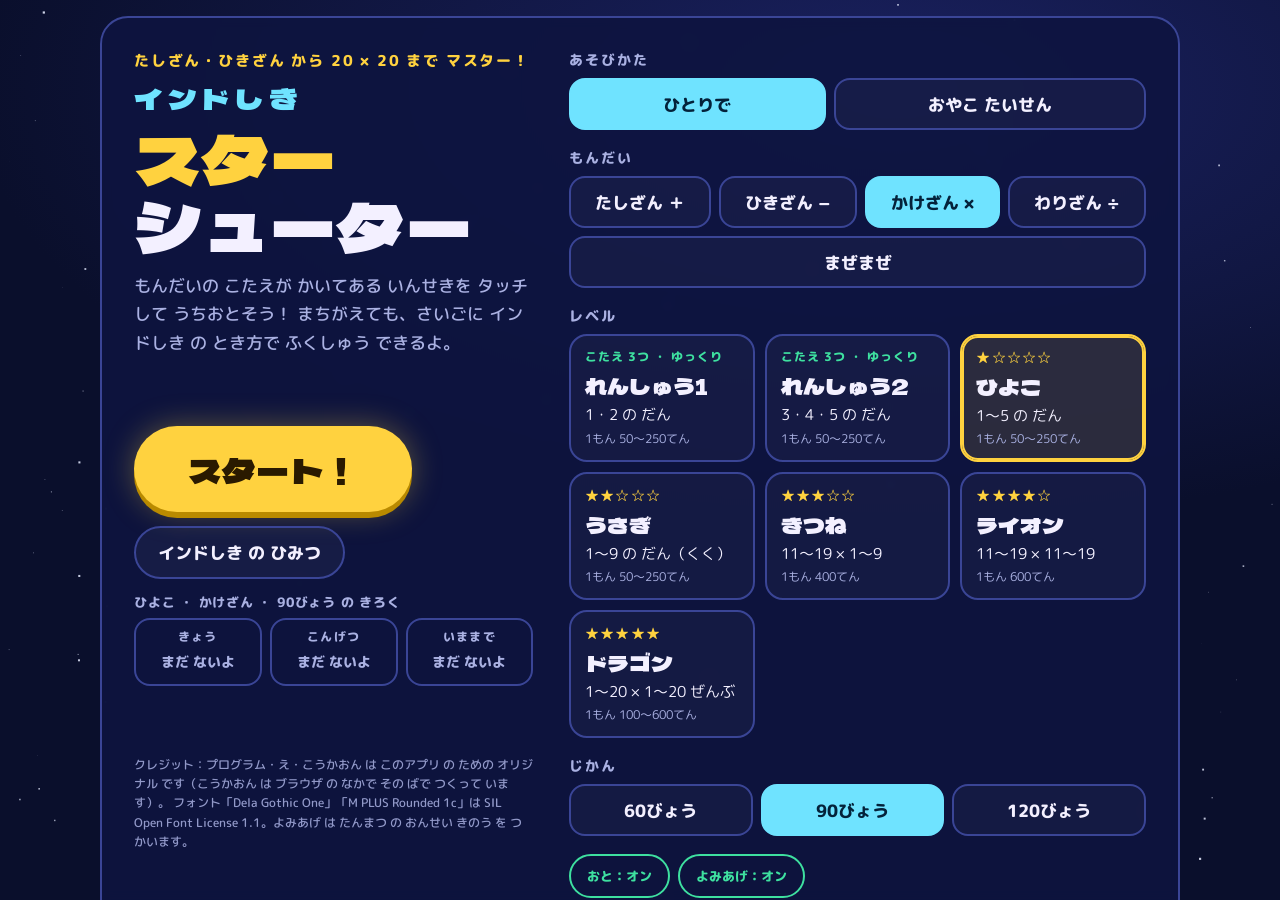
==== commit 9c023ba2: "Add files via upload" ====
--- a/index.html
+++ b/index.html
@@ -86,6 +86,7 @@
 .seg.small button{min-height:42px;font-size:.95rem}
 .levels{display:grid;grid-template-columns:repeat(auto-fit,minmax(150px,1fr));gap:10px}
 .lv{position:relative;text-align:left;display:grid;gap:3px;padding:12px 14px;border-radius:18px;border:2px solid var(--line);background:rgba(255,255,255,.03)}
+.lv.pr .lv-stars{color:var(--hit);font-weight:800;font-size:.78rem}
 .lv.on{border-color:var(--star);background:rgba(255,210,63,.12);box-shadow:0 0 0 2px var(--star) inset}
 .lv-stars{color:var(--star);letter-spacing:.08em;font-size:.85rem}
 .lv b{font-family:var(--f-display);font-weight:400;font-size:1.35rem}
@@ -198,7 +199,7 @@
   <section id="scrTitle" class="screen">
     <div class="panel title-panel">
       <header class="logo">
-        <p class="eyebrow">20 × 20 まで マスター！</p>
+        <p class="eyebrow">たしざん・ひきざん から 20 × 20 まで マスター！</p>
         <h1><span class="ind">インドしき</span><span class="star">スター</span><br>シューター</h1>
         <p class="lead">もんだいの こたえが かいてある いんせきを タッチして うちおとそう！ まちがえても、さいごに インドしき の とき方で ふくしゅう できるよ。</p>
       </header>
@@ -206,7 +207,7 @@
         <div class="group"><h2>あそびかた</h2>
           <div class="seg" id="segPlayers" data-key="players"><button data-v="1">ひとりで</button><button data-v="2">おやこ たいせん</button></div></div>
         <div class="group"><h2>もんだい</h2>
-          <div class="seg" id="segMode" data-key="mode"><button data-v="mul">かけざん ×</button><button data-v="div">わりざん ÷</button><button data-v="mix">まぜまぜ</button></div></div>
+          <div class="seg" id="segMode" data-key="mode"><button data-v="add">たしざん ＋</button><button data-v="sub">ひきざん −</button><button data-v="mul">かけざん ×</button><button data-v="div">わりざん ÷</button><button data-v="mix">まぜまぜ</button></div></div>
         <div class="group"><h2>レベル</h2>
           <div class="seg small" id="whoTabs" data-key="edit"><button data-v="0">1P の レベル</button><button data-v="1">2P の レベル</button></div>
           <div class="levels" id="levels"></div></div>
@@ -264,6 +265,12 @@
     <div class="panel guide">
       <div class="guide-head"><h2>インドしき の ひみつ</h2><button class="btn-sub" id="btnGuideBack">もどる</button></div>
       <div class="tricks">
+        <article class="trick"><span class="tag">たしざん</span><h3>10 の まとまり を つくる</h3>
+          <p>くりあがり は、たす かず を わけて まず 10 を つくる（さくらんぼ けいさん）。</p>
+          <p class="ex">8 + 5 → 8 は あと 2 で 10、5 を 2 と 3 → 10 + 3 = <b>13</b></p></article>
+        <article class="trick"><span class="tag">ひきざん</span><h3>10 から ひく</h3>
+          <p>1 の くらい から ひけない ときは、10 から ひいて のこり を たす。</p>
+          <p class="ex">13 − 8 → 10 − 8 = 2、2 + 3 = <b>5</b></p></article>
         <article class="trick"><span class="tag">×10・×20</span><h3>0 を つけるだけ</h3>
           <p>10 を かけたら うしろに 0。20 は「2ばい して 0」。</p>
           <p class="ex">7 × 20 → 7 × 2 = 14 → <b>140</b></p></article>
@@ -287,7 +294,8 @@
         <h3>おうちのかたへ</h3>
         <ul>
           <li>1回は 90秒 が目安です。低学年の集中が続きやすい長さで、1日 2〜3回 くらいがおすすめです。</li>
-          <li>レベルは ひよこ → うさぎ（九九）→ きつね → ライオン（インド式）→ ドラゴン の順で進めてください。</li>
+          <li>レベルは れんしゅう1 → れんしゅう2 → ひよこ → うさぎ → きつね → ライオン → ドラゴン の順で進めてください。れんしゅうは答えが3つで、いん石がゆっくり落ちます。</li>
+          <li>「たしざん」「ひきざん」では、同じレベルでも くり上がり・くり下がり や けた数に合わせた問題になります。「まぜまぜ」は ＋−×÷ の4つが混ざります。</li>
           <li>得点は「問題の難しさ × スピード × コンボ」で決まります。おやこ対戦では、おとなは ライオン か ドラゴン を選ぶと勝負になります。</li>
           <li>ヒントを使うと その問題の得点は半分、まちがえるたびに さらに半分になります。2回まちがえると ヒントが自動で出ます。</li>
           <li>記録（今日・今月・今までのいちばん）は「もんだい・レベル・じかん」の組み合わせごとに、この端末のブラウザに保存されます。別の端末やブラウザとは共有されません。</li>
@@ -311,20 +319,43 @@
   set(k,v){try{localStorage.setItem(k,JSON.stringify(v))}catch(e){}}
 };
 
-/* ================= LEVELS ================= */
+/* ================= LEVELS =================
+   gen  … かけざん・わりざん 用 の 2つ の かず
+   agen … たしざん・ひきざん 用 の 2つ の かず（ひきざん は「たした こたえ − ひとつ」で つくる）
+   choices … いんせき の かず（れんしゅう は 3つ） */
 const LEVELS=[
-  {id:1,name:'ひよこ',stars:1,desc:'1〜5 の だん',pts:'1もん 50〜100てん',fall:10,rank:1,
-   gen:()=>[ri(1,5),ri(1,9)]},
-  {id:2,name:'うさぎ',stars:2,desc:'1〜9 の だん（くく）',pts:'1もん 50〜250てん',fall:9,rank:.85,
-   gen:()=>[ri(2,9),ri(1,9)]},
-  {id:3,name:'きつね',stars:3,desc:'11〜19 × 1〜9',pts:'1もん 400てん',fall:11,rank:.55,
-   gen:()=>[ri(11,19),ri(2,9)]},
-  {id:4,name:'ライオン',stars:4,desc:'11〜19 × 11〜19',pts:'1もん 600てん',fall:13,rank:.4,
-   gen:()=>[ri(11,19),ri(11,19)]},
-  {id:5,name:'ドラゴン',stars:5,desc:'1〜20 × 1〜20 ぜんぶ',pts:'1もん 50〜600てん',fall:12,rank:.5,
-   gen:()=>{let a,b;do{a=ri(2,20);b=ri(2,20)}while(a<=9&&b<=9&&Math.random()<.65);return[a,b]}},
+  {id:101,name:'れんしゅう1',stars:0,practice:true,choices:3,fall:15,rank:1,
+   desc:'1・2 の だん',adesc:'こたえ 10 まで',sdesc:'10 まで の ひきざん',
+   gen:()=>[ri(1,2),ri(1,9)],agen:()=>{const x=ri(1,9);return[x,ri(1,10-x)]}},
+  {id:102,name:'れんしゅう2',stars:0,practice:true,choices:3,fall:13,rank:1,
+   desc:'3・4・5 の だん',adesc:'くりあがり（20 まで）',sdesc:'くりさがり（20 まで）',
+   gen:()=>[ri(3,5),ri(1,9)],agen:()=>{const x=ri(2,9);return[x,ri(11-x,9)]}},
+  {id:1,name:'ひよこ',stars:1,choices:5,fall:10,rank:1,
+   desc:'1〜5 の だん',adesc:'1けた + 1けた',sdesc:'18 まで − 1けた',
+   gen:()=>[ri(1,5),ri(1,9)],agen:()=>[ri(1,9),ri(1,9)]},
+  {id:2,name:'うさぎ',stars:2,choices:5,fall:9,rank:.85,
+   desc:'1〜9 の だん（くく）',adesc:'2けた + 1けた',sdesc:'2けた − 1けた',
+   gen:()=>[ri(2,9),ri(1,9)],agen:()=>[ri(10,19),ri(2,9)]},
+  {id:3,name:'きつね',stars:3,choices:5,fall:11,rank:.55,
+   desc:'11〜19 × 1〜9',adesc:'10〜20 どうし',sdesc:'40 まで − 10〜20',
+   gen:()=>[ri(11,19),ri(2,9)],agen:()=>[ri(10,20),ri(10,20)]},
+  {id:4,name:'ライオン',stars:4,choices:5,fall:13,rank:.4,
+   desc:'11〜19 × 11〜19',adesc:'2けた + 2けた',sdesc:'2けた − 2けた',
+   gen:()=>[ri(11,19),ri(11,19)],agen:()=>{const x=ri(11,69);return[x,ri(11,Math.min(59,99-x))]}},
+  {id:5,name:'ドラゴン',stars:5,choices:5,fall:12,rank:.5,
+   desc:'1〜20 × 1〜20 ぜんぶ',adesc:'100 まで ぜんぶ',sdesc:'100 まで ぜんぶ',
+   gen:()=>{let a,b;do{a=ri(2,20);b=ri(2,20)}while(a<=9&&b<=9&&Math.random()<.65);return[a,b]},
+   agen:()=>{const x=ri(5,95);return[x,ri(3,100-x)]}},
 ];
-const MODE_NAME={mul:'かけざん',div:'わりざん',mix:'まぜまぜ'};
+const LV=id=>LEVELS.find(l=>l.id===id)||LEVELS[2];
+const MODE_NAME={add:'たしざん',sub:'ひきざん',mul:'かけざん',div:'わりざん',mix:'まぜまぜ'};
+const isAddMode=m=>m==='add'||m==='sub';
+function levelDesc(L,mode){
+  if(mode==='add')return L.adesc;
+  if(mode==='sub')return L.sdesc;
+  if(mode==='mix')return `${L.adesc} ／ ${L.desc}`;
+  return L.desc;
+}
 
 /* ================= PLAYERS ================= */
 const PLAYERS=[
@@ -376,8 +407,22 @@
   if(b<=9)return 40;
   return 60;
 }
+// たしざん の むずかしさ（くりあがり と けたすう で きまる）
+function diffAdd(x,y){
+  const s=x+y,carry=(x%10)+(y%10)>=10;
+  if(s<=10)return 5;
+  if(x<10&&y<10)return 10;
+  if(x<10||y<10)return carry?15:10;
+  return carry?30:20;
+}
 function makeProblem(level,mode){
-  const op=mode==='mix'?(Math.random()<.5?'mul':'div'):mode;
+  const op=mode==='mix'?['add','sub','mul','div'][ri(0,3)]:mode;
+  if(op==='add'||op==='sub'){
+    let [x,y]=level.agen();
+    if(Math.random()<.5)[x,y]=[y,x];
+    if(op==='add')return {op:'+',a:x,b:y,ans:x+y,diff:diffAdd(x,y),key:`a${x}_${y}`};
+    return {op:'−',a:x+y,b:x,ans:y,diff:diffAdd(x,y)+5,key:`s${x}_${y}`};
+  }
   let [x,y]=level.gen();
   if(Math.random()<.5)[x,y]=[y,x];
   if(op==='mul') return {op:'×',a:x,b:y,ans:x*y,f:[x,y],diff:diffOf(x,y),key:`m${x}_${y}`};
@@ -385,16 +430,25 @@
   if(x===1&&y!==1)[x,y]=[y,x];
   return {op:'÷',a:x*y,b:x,ans:y,f:[x,y],diff:diffOf(x,y)+10,key:`d${x}_${y}`};
 }
+// 1もん の てんすう の はば を じっさい に つくって しらべる
+const ptsCache={};
+function ptsLabel(L,mode){
+  const k=L.id+mode;if(ptsCache[k])return ptsCache[k];
+  let lo=1e9,hi=0;
+  for(let i=0;i<400;i++){const d=makeProblem(L,mode).diff*10;lo=Math.min(lo,d);hi=Math.max(hi,d)}
+  return ptsCache[k]=lo===hi?`1もん ${lo}てん`:`1もん ${lo}〜${hi}てん`;
+}
 function swapDigits(n){if(n<10||n>99)return -1;const s=String(n);return +(s[1]+s[0])}
-function makeChoices(p){
+function makeChoices(p,n){
   const ans=p.ans,pool=[];
   if(p.op==='×'){const[a,b]=p.f;
     pool.push(ans+1,ans-1,ans+10,ans-10,(a+1)*b,(a-1)*b,a*(b+1),a*(b-1),ans+2,ans-2,swapDigits(ans),ans+a,ans-b);
-  }else{pool.push(ans+1,ans-1,ans+2,ans-2,ans+10,ans-10,swapDigits(ans),ans*2,ans+3);}
+  }else if(p.op==='−'){pool.push(ans+1,ans-1,ans+2,ans-2,ans+10,ans-10,swapDigits(ans),p.a+p.b);}
+  else{pool.push(ans+1,ans-1,ans+2,ans-2,ans+10,ans-10,swapDigits(ans),ans*2,ans+3);}
   shuffle(pool);
   const set=new Set([ans]),out=[ans];
-  for(const v of pool){if(out.length>=5)break;if(v>0&&!set.has(v)){set.add(v);out.push(v)}}
-  let k=3;while(out.length<5){const v=ans+(k%2?1:-1)*k;k++;if(v>0&&!set.has(v)){set.add(v);out.push(v)}}
+  for(const v of pool){if(out.length>=n)break;if(v>0&&!set.has(v)){set.add(v);out.push(v)}}
+  let k=3;while(out.length<n){const v=ans+(k%2?1:-1)*k;k++;if(v>0&&!set.has(v)){set.add(v);out.push(v)}}
   return shuffle(out);
 }
 // Indian-style explanation; the last line always ends with the answer
@@ -413,14 +467,47 @@
   const xo=x-10,yo=y-10,s=(x+yo)*10;
   return['インドしき：たして、かけて、たす',`① ${x} + ${yo} = ${x+yo} → ${s}`,`② ${xo} × ${yo} = ${xo*yo}`,`③ ${s} + ${xo*yo} = ${c}`];
 }
+// たしざん：10 の まとまり（さくらんぼ）
+function explainAdd(a,b){
+  const x=Math.max(a,b),y=Math.min(a,b),s=a+b;
+  if(s<=10){
+    const seq=Array.from({length:y},(_,i)=>x+i+1).join('、');
+    return[`おおきい ${x} から ${y}つ かぞえよう`,`${x} → ${seq}`,`${a} + ${b} = ${s}`];
+  }
+  if(y<10){ // 2けた（または 1けた）+ 1けた
+    const T=x-x%10,o=x%10;
+    if(o+y<10){
+      return[`${x} を ${T} と ${o} に わける`,`${o} + ${y} = ${o+y}`,`${T} + ${o+y} = ${s}`];
+    }
+    const need=10-o,rest=y-need;
+    return['10 の まとまり を つくろう',`${x} は あと ${need} で ${T+10}`,`${y} を ${need} と ${rest} に わける`,`${T+10} + ${rest} = ${s}`];
+  }
+  const xt=x-x%10,yt=y-y%10,xo=x%10,yo=y%10;
+  return['10 の くらい と 1 の くらい に わける',`10 の くらい：${xt} + ${yt} = ${xt+yt}`,`1 の くらい：${xo} + ${yo} = ${xo+yo}`,`${xt+yt} + ${xo+yo} = ${s}`];
+}
+// ひきざん：10 から ひく ／ わけて ひく
+function explainSub(a,b){
+  const c=a-b;
+  if(a<=10)return['ひきざん は たしざん の ぎゃく',`${b} + □ = ${a}`,`${a} − ${b} = ${c}`];
+  if(b<10){
+    const T=a-a%10,o=a%10;
+    if(o>=b)return[`${a} を ${T} と ${o} に わける`,`${o} − ${b} = ${o-b}`,`${T} + ${o-b} = ${c}`];
+    return['1 の くらい から ひけない ときは 10 から ひく',`${a} を ${T} と ${o} に わける`,`${T} − ${b} = ${T-b}`,`${T-b} + ${o} = ${c}`];
+  }
+  const bt=b-b%10,bo=b%10;
+  if(bo===0)return[`10 の くらい だけ ひく`,`${a} − ${b} = ${c}`];
+  return[`${b} を ${bt} と ${bo} に わけて じゅんばんに ひく`,`${a} − ${bt} = ${a-bt}`,`${a-bt} − ${bo} = ${c}`];
+}
 function explain(p){
   if(p.op==='×')return explainMul(p.a,p.b);
+  if(p.op==='+')return explainAdd(p.a,p.b);
+  if(p.op==='−')return explainSub(p.a,p.b);
   const m=explainMul(p.b,p.ans);
   return[`わりざん は かけざん の ぎゃく`,`${p.b} × □ = ${p.a} の □ は？`,...m.slice(1),`こたえ ${p.ans}`];
 }
 function hintLines(p){
   if(p.op==='÷')return['わりざん は かけざん の ぎゃく',`${p.b} × □ = ${p.a}`,`${p.b} の だん で □ を さがそう！`];
-  const l=explainMul(p.a,p.b).slice();
+  const l=explain(p).slice();
   l[l.length-1]=l[l.length-1].replace(/=\s*\d+$/,'= ？');
   return l;
 }
@@ -458,7 +545,8 @@
   try{speechSynthesis.cancel();const u=new SpeechSynthesisUtterance(text);u.lang='ja-JP';u.rate=1.05;speechSynthesis.speak(u)}catch(e){}
 }
 // よみあげ用：助詞の「は」は「わ」と書かないと「ハ」と発音されるため
-const sayQ=p=>speak(`${p.a} ${p.op==='×'?'かける':'わる'} ${p.b} わ？`);
+const OP_WORD={'+':'たす','−':'ひく','×':'かける','÷':'わる'};
+const sayQ=p=>speak(`${p.a} ${OP_WORD[p.op]} ${p.b} わ？`);
 
 /* ================= CANVAS ================= */
 const cv=$('#cv'),ctx=cv.getContext('2d');
@@ -477,7 +565,7 @@
 const G={state:'idle',prev:null,turn:0,results:[],meteors:[],parts:[],floats:[],beam:null,ship:{x:0,tx:0},shake:0,clock:0};
 let wakeLock=null;
 
-function lanes(){const m=16,w=(W-m*2)/5;return{w,xs:[0,1,2,3,4].map(i=>m+w*(i+.5)),r:Math.max(26,Math.min(w*.42,66,H*.085))}}
+function lanes(){const n=G.level?G.level.choices:5,m=16,w=(W-m*2)/n;return{w,xs:Array.from({length:n},(_,i)=>m+w*(i+.5)),r:Math.max(26,Math.min(w*.42,n<=3?82:66,H*(n<=3?.1:.085)))}}
 function layoutLanes(){const L=lanes();G.meteors.forEach(m=>{m.baseX=L.xs[m.lane];m.r=L.r})}
 function playTop(){return $('#hud').getBoundingClientRect().bottom-10}
 
@@ -488,16 +576,16 @@
 }
 // プレイ ちょくぜん に「だれが あそぶ？」を えらぶ
 function showWho(){
-  const lv=LEVELS[opts.lv[G.turn]-1],two=opts.players===2;
+  const lv=LV(opts.lv[G.turn]),two=opts.players===2;
   $('#whoEyebrow').textContent=two?(G.turn===0?'おやこ たいせん ・ 1P':'おやこ たいせん ・ 2P'):`${lv.name} ・ ${MODE_NAME[opts.mode]} ・ ${opts.time}びょう`;
   $('#whoTitle').textContent=two?(G.turn===0?'さいしょ（1P）は だれ？':'つぎ（2P）は だれ？'):'だれが あそぶ？';
-  $('#whoSub').textContent=two?(G.turn===0?`1P の レベル：${lv.name}（${lv.desc}）`:`1P ${G.results[0].player.name} は ${fmt(G.results[0].score)} てん！ ／ 2P の レベル：${lv.name}（${lv.desc}）`):'なまえ を タッチすると スタート！';
+  $('#whoSub').textContent=two?(G.turn===0?`1P の レベル：${lv.name}（${levelDesc(lv,opts.mode)}）`:`1P ${G.results[0].player.name} は ${fmt(G.results[0].score)} てん！ ／ 2P の レベル：${lv.name}（${levelDesc(lv,opts.mode)}）`):'なまえ を タッチすると スタート！';
   $('#whoGrid').innerHTML=PLAYERS.map(p=>`<button class="who${p.special?' sp':''}${opts.who[G.turn]===p.id?' last':''}" data-id="${p.id}" style="--pc:${p.color}">
     <span class="av">${p.mark}</span><span class="who-name">${p.name}${p.special?'<i class="sp-tag">とくべつ きたい</i>':''}</span></button>`).join('');
   show('scrWho');
 }
 function startGame(){
-  const lv=LEVELS[opts.lv[G.turn]-1],pl=PL(opts.who[G.turn]);
+  const lv=LV(opts.lv[G.turn]),pl=PL(opts.who[G.turn]);
   Object.assign(G,{level:lv,player:pl,mode:opts.mode,dur:opts.time,t:opts.time,score:0,correct:0,wrong:0,miss:0,combo:0,maxCombo:0,
     mistakes:[],recent:[],meteors:[],parts:[],floats:[],missiles:[],locked:false,beam:null,problem:null,cd:3.999,lastCd:4,lastTick:-1,nextIn:0,hintOpen:false});
   G.ship.x=G.ship.tx=W/2;
@@ -517,10 +605,10 @@
   G.problem=p;G.tries=0;G.hintUsed=false;G.hintOpen=false;G.qClock=0;G.recorded=false;G.locked=false;G.missiles=[];
   $('#qText').innerHTML=qHTML(p);
   $('#hintBox').hidden=true;$('#hintBox').classList.remove('answer');$('#btnHint').disabled=false;
-  const L=lanes(),top=playTop(),order=shuffle([0,1,2,3,4]);
+  const L=lanes(),top=playTop(),order=shuffle(L.xs.map((_,i)=>i));
   G.fall=G.level.fall/(1+Math.min(G.combo,10)*.03);
   G.speed=Math.max(60,(dangerY-top))/G.fall;
-  G.meteors=makeChoices(p).map((v,i)=>({val:v,lane:order[i],baseX:L.xs[order[i]],x:L.xs[order[i]],
+  G.meteors=makeChoices(p,L.xs.length).map((v,i)=>({val:v,lane:order[i],baseX:L.xs[order[i]],x:L.xs[order[i]],
     y:top-L.r-Math.random()*90,r:L.r,hue:[200,280,330,20,160][order[i]],phase:Math.random()*6.28,state:'fall',a:1,spin:Math.random()*6.28}));
   G.state='play';
   sayQ(p);
@@ -863,13 +951,13 @@
   $('#whoTabs').hidden=opts.players!==2;segSet('#whoTabs',opts.edit);
   $('#levels').innerHTML=LEVELS.map(L=>{
     const badges=opts.players===2?`<span class="badges">${opts.lv[0]===L.id?'<i class="badge p1">1P</i>':''}${opts.lv[1]===L.id?'<i class="badge p2">2P</i>':''}</span>`:'';
-    return `<button class="lv${opts.lv[opts.edit]===L.id?' on':''}" data-lv="${L.id}">${badges}
-      <span class="lv-stars">${'★'.repeat(L.stars)}${'☆'.repeat(5-L.stars)}</span><b>${L.name}</b>
-      <span class="lv-desc">${L.desc}</span><span class="lv-pt">${L.pts}</span></button>`}).join('');
+    return `<button class="lv${opts.lv[opts.edit]===L.id?' on':''}${L.practice?' pr':''}" data-lv="${L.id}">${badges}
+      <span class="lv-stars">${L.practice?'こたえ 3つ ・ ゆっくり':'★'.repeat(L.stars)+'☆'.repeat(5-L.stars)}</span><b>${L.name}</b>
+      <span class="lv-desc">${levelDesc(L,opts.mode)}</span><span class="lv-pt">${ptsLabel(L,opts.mode)}</span></button>`}).join('');
   const tS=$('#tgSound'),tV=$('#tgVoice');
   tS.textContent=`おと：${opts.sound?'オン':'オフ'}`;tS.classList.toggle('on',opts.sound);
   tV.textContent=`よみあげ：${opts.voice?'オン':'オフ'}`;tV.classList.toggle('on',opts.voice);
-  const lv=LEVELS[opts.lv[opts.edit]-1];
+  const lv=LV(opts.lv[opts.edit]);
   $('#bestCap').textContent=`${lv.name} ・ ${MODE_NAME[opts.mode]} ・ ${opts.time}びょう の きろく`;
   $('#board').innerHTML=boardHTML(boardOf(opts.mode,lv.id,opts.time),null);
   store.set('iss_opts',opts);
